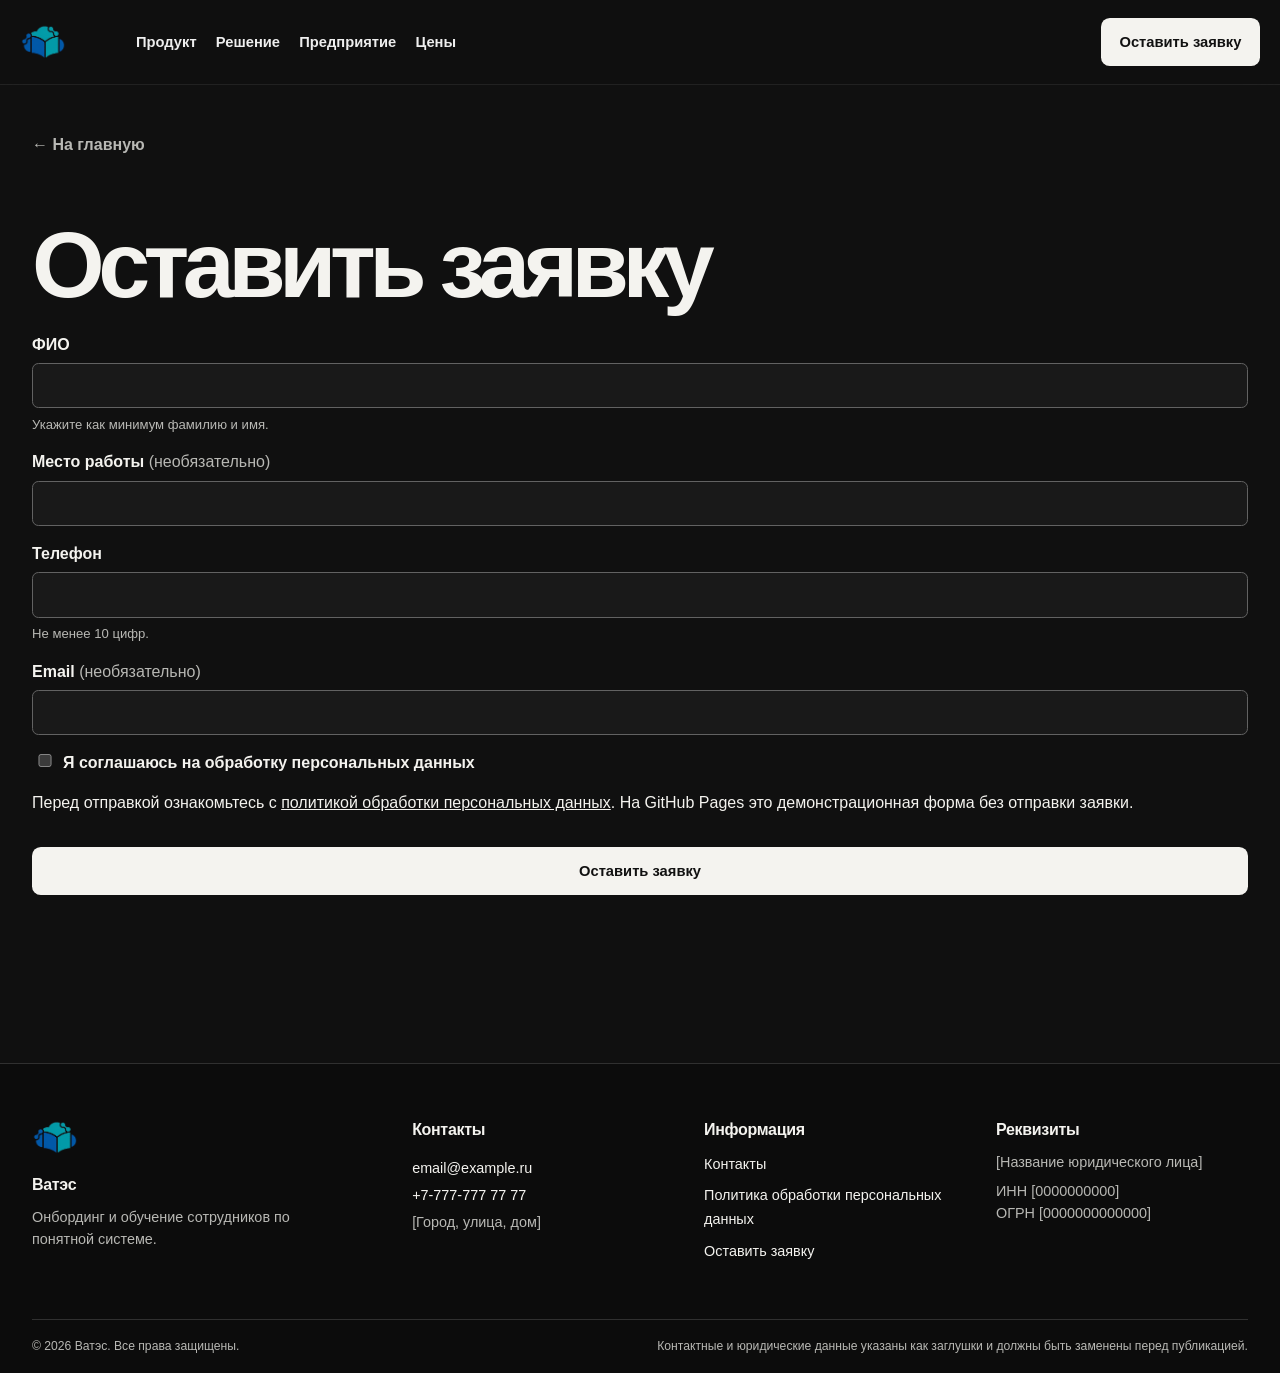
==== application/index.html @ ea92bd31 "Add files via upload" ====
<!doctype html>
<html lang="ru">
<head>
  <meta charset="UTF-8">
  <meta name="viewport" content="width=device-width, initial-scale=1.0">
  <meta name="description" content="Ватэс превращает знания компании в понятные маршруты обучения сотрудников.">
  <title>Оставить заявку — Ватэс</title>
  <link rel="icon" type="image/png" href="../assets/images/vates-logo-new.png">
  <link rel="apple-touch-icon" href="../assets/images/vates-logo-new.png">
  <link rel="stylesheet" href="../assets/css/style.css">
</head>
<body>
  <a class="skip-link" href="#main-content">Перейти к содержимому</a>
  <header class="site-header">
    <nav class="navigation" aria-label="Основная навигация">
      <a class="brand" href="../" aria-label="Ватэс, на главную"><img src="../assets/images/vates-logo-new.png" alt="Ватэс"></a>
      <button class="menu-toggle" type="button" aria-expanded="false" aria-controls="primary-menu">Меню</button>
      <ul id="primary-menu" class="navigation__list">
        <li class="navigation__item navigation__item--dropdown">
          <a href="../product/">Продукт</a>
          <div id="product-submenu" class="navigation__submenu navigation__submenu--product">
            <a href="../product/#ai-chat"><b>ИИ-чат</b><span>Ответы по учебным материалам</span></a>
            <a href="../product/#materials"><b>Материалы</b><span>Инструкции и знания команды</span></a>
            <a href="../product/#learning-paths"><b>Учебные пути</b><span>Порядок шагов для роли</span></a>
            <a href="../product/#tests"><b>Тесты</b><span>Проверка понимания</span></a>
            <a href="../product/#progress"><b>Прогресс</b><span>Результаты и статистика</span></a>
          </div>
        </li>
        <li class="navigation__item navigation__item--dropdown">
          <a href="../solution/">Решение</a>
          <div id="solution-submenu" class="navigation__submenu">
            <a href="../solution/#roles"><b>Роли</b><span>Для хозяина, управляющего, наставника и сотрудника</span></a>
            <a href="../solution/#onboarding"><b>Онбординг</b><span>Выход в работу по понятному маршруту</span></a>
            <a href="../solution/#retraining"><b>Переобучение</b><span>Единый стандарт при изменениях</span></a>
            <a href="../solution/#control"><b>Контроль</b><span>Видимая готовность команды</span></a>
          </div>
        </li>
        <li class="navigation__item"><a href="../enterprise/">Предприятие</a></li>
        <li class="navigation__item"><a href="../pricing/">Цены</a></li>
      </ul>
      <a class="button button--light" href="../application/">Оставить заявку</a>
    </nav>
  </header>
  <main id="main-content">
<section class="page">
  <a class="back-link" href="../">← На главную</a>
  <h1>Оставить заявку</h1>
  <form id="application-form" class="form" action="#" method="post" novalidate>
    <div class="form__field"><label for="full-name">ФИО</label><input id="full-name" name="full_name" type="text" autocomplete="name" minlength="3" maxlength="120" aria-describedby="full-name-hint" required><p id="full-name-hint" class="form__hint">Укажите как минимум фамилию и имя.</p></div>
    <div class="form__field"><label for="workplace">Место работы <span>(необязательно)</span></label><input id="workplace" name="workplace" type="text" autocomplete="organization" maxlength="255"></div>
    <div class="form__field"><label for="phone">Телефон</label><input id="phone" name="phone" type="tel" inputmode="tel" autocomplete="tel" maxlength="32" aria-describedby="phone-hint" required><p id="phone-hint" class="form__hint">Не менее 10 цифр.</p></div>
    <div class="form__field"><label for="email">Email <span>(необязательно)</span></label><input id="email" name="email" type="email" autocomplete="email" maxlength="254"></div>
    <div class="honeypot" aria-hidden="true"><label for="website">Не заполняйте это поле</label><input id="website" name="website" type="text" tabindex="-1" autocomplete="off"></div>
    <div class="form__field form__consent"><input id="consent" name="consent_personal_data" type="checkbox" value="1" required><label for="consent">Я соглашаюсь на обработку персональных данных</label></div>
    <p class="form__note">Перед отправкой ознакомьтесь с <a href="../privacy/">политикой обработки персональных данных</a>. На GitHub Pages это демонстрационная форма без отправки заявки.</p>
    <button class="button button--light" type="submit">Оставить заявку</button>
    <p class="form__status" role="status" aria-live="polite"></p>
  </form>
</section>
  </main>
  <footer class="site-footer">
    <div class="site-footer__inner">
      <section class="site-footer__identity" aria-labelledby="footer-brand-title">
        <a class="brand" href="../" aria-label="Ватэс, на главную"><img src="../assets/images/vates-logo-new.png" alt="Ватэс"></a>
        <h2 id="footer-brand-title">Ватэс</h2>
        <p>Онбординг и обучение сотрудников по понятной системе.</p>
      </section>
      <address class="site-footer__contacts">
        <h2>Контакты</h2>
        <a href="mailto:email@example.ru">email@example.ru</a>
        <a href="tel:+77777777777">+7-777-777 77 77</a>
        <p>[Город, улица, дом]</p>
      </address>
      <nav class="site-footer__navigation" aria-label="Служебная навигация">
        <h2>Информация</h2>
        <ul>
          <li><a href="../contacts/">Контакты</a></li>
          <li><a href="../privacy/">Политика обработки персональных данных</a></li>
          <li><a href="../application/">Оставить заявку</a></li>
        </ul>
      </nav>
      <section class="site-footer__legal" aria-labelledby="footer-legal-title">
        <h2 id="footer-legal-title">Реквизиты</h2>
        <p>[Название юридического лица]</p>
        <p>ИНН [0000000000]<br>ОГРН [0000000000000]</p>
      </section>
    </div>
    <div class="site-footer__bottom">
      <p>© 2026 Ватэс. Все права защищены.</p>
      <p>Контактные и юридические данные указаны как заглушки и должны быть заменены перед публикацией.</p>
    </div>
  </footer>
  <button class="back-to-top" type="button" aria-label="Вернуться наверх" hidden><span aria-hidden="true">↑</span></button>
  <script src="../assets/js/site.js" defer></script>
</body>
</html>
---- assets/css/style.css ----
:root {
  --bg:#101010;
  --surface:#181818;
  --surface-raised:#202020;
  --ink:#f4f3ef;
  --muted:#b8b8b4;
  --line:rgb(255 255 255 / 15%);
  --blue:#8da3ff;
  --blue-soft:#c9d2ff;
  --content:76rem;
  color-scheme:dark;
}

* { box-sizing:border-box; }
html { background:var(--bg); scroll-behavior:smooth; }
body { min-width:20rem; margin:0; overflow-x:hidden; color:var(--ink); background:var(--bg); font-family:Inter,Arial,sans-serif; font-size:1rem; line-height:1.5; }
a { color:inherit; }
h1,h2,h3,p { margin-top:0; }
h1,h2 { letter-spacing:-.07em; line-height:.94; }
h1 { max-width:15ch; margin-bottom:1.5rem; font-size:clamp(3rem,7.3vw,7.35rem); }
h2 { max-width:19ch; margin-bottom:0; font-size:clamp(2.35rem,5.2vw,5.35rem); }
h3 { letter-spacing:-.04em; line-height:1.06; }

.visually-hidden { position:absolute; width:1px; height:1px; overflow:hidden; clip:rect(0 0 0 0); clip-path:inset(50%); white-space:nowrap; }
.section { width:min(100% - 2.5rem,var(--content)); margin-inline:auto; padding-block:clamp(5.2rem,10vw,10.5rem); }
.eyebrow { margin-bottom:1.1rem; color:var(--blue-soft); font-family:"SFMono-Regular",Consolas,monospace; font-size:.75rem; font-weight:700; letter-spacing:.08em; line-height:1.2; text-transform:uppercase; }
.section-heading { display:grid; gap:0; max-width:53rem; }
.section-heading--wide { max-width:63rem; }
.section-copy { max-width:37rem; margin:1.6rem 0 0; color:var(--muted); }

.button { display:inline-flex; align-items:center; justify-content:center; gap:.8rem; min-height:3rem; padding:.7rem 1.1rem; border:1px solid transparent; border-radius:.55rem; font-size:.92rem; font-weight:750; text-decoration:none; transition:transform .2s ease,background-color .2s ease,border-color .2s ease; }
.button:hover { transform:translateY(-2px); }
.button--light { color:#111; background:#f4f3ef; }
.button--light:hover { background:#fff; }
.button--outline { color:var(--ink); border-color:var(--line); background:transparent; }
.button--outline:hover { border-color:var(--blue); background:rgb(141 163 255 / 12%); }
.button:focus-visible,a:focus-visible,button:focus-visible,input:focus-visible { outline:3px solid var(--blue); outline-offset:3px; }
.skip-link { position:fixed; z-index:50; top:-4rem; left:1rem; padding:.6rem 1rem; color:#111; background:#fff; }.skip-link:focus { top:1rem; }

.site-header { position:sticky; z-index:30; top:0; border-bottom:1px solid rgb(255 255 255 / 8%); background:rgb(16 16 16 / 86%); backdrop-filter:blur(18px); }
.navigation { display:flex; align-items:center; gap:1.15rem; width:min(100% - 2.5rem,88rem); min-height:5.25rem; margin-inline:auto; }
.brand { display:block; flex:0 0 auto; width:5.1rem; line-height:0; }.brand img { width:100%; height:auto; max-height:2.2rem; object-fit:contain; object-position:left center; }
.navigation__list { display:none; padding:0; margin:0; list-style:none; }
.navigation__item { position:relative; }
.navigation__list > .navigation__item > a { display:inline-block; padding:.5rem 0; color:#eee; font-size:.92rem; font-weight:680; text-decoration:none; }
.navigation__list > .navigation__item > a[aria-current="page"] { color:var(--blue-soft); }
.navigation > .button { margin-left:auto; }
.menu-toggle { margin-left:auto; padding:.3rem 0; border:0; color:var(--ink); background:transparent; font:inherit; font-weight:700; }
.navigation__submenu { display:none; }
.navigation__list.is-open { position:absolute; top:5.2rem; right:0; left:0; display:grid; gap:.3rem; padding:1rem max(1.25rem,calc((100vw - 88rem) / 2)); border-block:1px solid var(--line); background:#111; }
.navigation__list.is-open > .navigation__item { display:block; }
.navigation__list.is-open > .navigation__item > a { padding:.75rem 0; }
.navigation__list.is-open .navigation__submenu { display:grid; grid-template-columns:1fr; gap:.25rem; padding:.1rem 0 .75rem 1rem; }
.navigation__list.is-open .navigation__submenu a { display:grid; gap:.15rem; padding:.55rem .6rem; color:var(--ink); border-left:1px solid var(--line); font-size:.9rem; text-decoration:none; }
.navigation__list.is-open .navigation__submenu b { font-size:.9rem; }.navigation__list.is-open .navigation__submenu span { color:var(--muted); font-size:.8rem; }

.site-footer { border-top:1px solid var(--line); background:#0c0c0c; }.site-footer__inner,.site-footer__bottom { width:min(100% - 2.5rem,var(--content)); margin-inline:auto; }.site-footer__inner { display:grid; gap:2.5rem; padding-block:3.5rem; }.site-footer h2 { margin:0 0 .8rem; font-size:1rem; letter-spacing:-.02em; line-height:1.2; }.site-footer p { margin-bottom:.45rem; color:var(--muted); font-size:.9rem; }.site-footer__identity .brand { margin-bottom:1.25rem; }.site-footer__identity > p { max-width:17rem; margin-bottom:0; }.site-footer__contacts { display:grid; gap:.35rem; font-style:normal; }.site-footer__contacts a,.site-footer__navigation a { color:var(--ink); font-size:.9rem; text-decoration:none; }.site-footer__contacts a:hover,.site-footer__navigation a:hover { color:var(--blue-soft); }.site-footer__contacts p { margin:0; }.site-footer__navigation ul { display:grid; gap:.45rem; padding:0; margin:0; list-style:none; }.site-footer__legal p:last-child { margin-bottom:0; }.site-footer__bottom { display:flex; flex-direction:column; gap:.45rem; padding-block:1.1rem; border-top:1px solid var(--line); }.site-footer__bottom p { margin:0; font-size:.76rem; }

.hero { position:relative; display:grid; min-height:calc(100svh - 5.25rem); place-items:center; isolation:isolate; overflow:hidden; padding:6rem 1.25rem; text-align:center; }
.hero::before { position:absolute; z-index:-1; inset:0; background-image:linear-gradient(var(--line) 1px,transparent 1px),linear-gradient(90deg,var(--line) 1px,transparent 1px),radial-gradient(ellipse at 50% 48%,transparent 20%,var(--bg) 75%); background-size:4rem 4rem,4rem 4rem,100% 100%; content:""; mask-image:linear-gradient(to bottom,transparent,black 12%,black 88%,transparent); }
.hero__content { max-width:65rem; }.hero__content h1 { margin-inline:auto; }.hero__lede { max-width:39rem; margin:0 auto 2rem; color:var(--muted); font-size:clamp(1.06rem,1.8vw,1.28rem); }
.hero__orb { position:absolute; z-index:-1; border-radius:50%; filter:blur(7px); }.hero__orb--one { top:17%; left:-11rem; width:21rem; height:21rem; background:radial-gradient(circle at 65% 35%,rgb(150 167 255 / 52%),transparent 63%); }.hero__orb--two { right:-14rem; bottom:0; width:30rem; height:30rem; background:radial-gradient(circle at 35% 35%,rgb(116 134 255 / 33%),transparent 67%); }

.product-visual { padding-top:0; }
.product-showcase { position:relative; min-height:clamp(24rem,49vw,43rem); margin:3.5rem 0 0; padding:clamp(1rem,3vw,2.8rem) clamp(1rem,7vw,7rem) 4.5rem clamp(1rem,3vw,2.8rem); overflow:hidden; background:transparent; }
.product-showcase__desktop { overflow:hidden; background:#eff0ec; }.product-showcase__desktop img { display:block; width:100%; height:auto; }
.product-showcase__phone { position:absolute; z-index:2; right:clamp(.8rem,5vw,5rem); bottom:2.5rem; width:clamp(7rem,22vw,16rem); overflow:hidden; border-radius:.7rem; background:#eee; box-shadow:0 1.5rem 3.5rem rgb(0 0 0 / 52%); }.product-showcase__phone img { display:block; width:100%; height:auto; }
.product-showcase::after { position:absolute; z-index:3; right:0; bottom:0; left:0; height:62%; background:linear-gradient(to bottom,transparent 0%,rgb(16 16 16 / 52%) 44%,var(--bg) 94%); content:""; pointer-events:none; }

.learning-system,.metrics,.journey,.roles { border-top:1px solid var(--line); }
.learning-flow { display:grid; gap:1px; padding:0; margin:3.25rem 0 0; border:1px solid var(--line); list-style:none; background:var(--line); }.learning-flow li { min-height:15rem; padding:1.45rem; background:var(--bg); }.flow-number,.step-label,.role-number { display:block; margin-bottom:2.7rem; color:var(--blue); font-family:"SFMono-Regular",Consolas,monospace; font-size:.76rem; font-weight:800; letter-spacing:.1em; }.learning-flow h3 { margin-bottom:.75rem; font-size:clamp(1.55rem,2.5vw,2.4rem); }.learning-flow p { max-width:19rem; margin:0; color:var(--muted); }

.metrics__grid { display:grid; gap:1px; margin-top:3.25rem; border:1px solid var(--line); background:var(--line); }.metric { display:flex; min-height:13rem; flex-direction:column; justify-content:space-between; padding:1.25rem; background:var(--surface); }.metric-value { margin-bottom:.8rem; letter-spacing:-.06em; line-height:1; white-space:nowrap; }.metric-value span { color:#8b8b88; font-size:clamp(1.5rem,2.4vw,2.35rem); text-decoration:line-through; text-decoration-thickness:1px; }.metric-value strong,.metric b { color:var(--blue-soft); }.metric-value strong { font-size:clamp(2rem,3vw,3.15rem); }.metric > p:not(.metric-value) { max-width:13rem; margin-bottom:1rem; color:var(--muted); font-size:.95rem; }.metric b { font-size:.9rem; }

.journey__steps { display:grid; gap:1px; padding:0; margin:3.25rem 0 0; border:1px solid var(--line); list-style:none; background:var(--line); }.journey__steps li { min-height:17rem; padding:1.4rem; background:var(--surface); }.journey__steps .step-label { margin-bottom:4.2rem; }.journey__steps h3 { margin-bottom:.55rem; font-size:clamp(1.7rem,2.8vw,2.6rem); }.journey__steps p { max-width:21rem; margin:0; color:var(--muted); }

.roles__grid { display:grid; gap:1px; margin-top:3.25rem; border:1px solid var(--line); background:var(--line); }.roles article { min-height:16rem; padding:1.35rem; background:var(--bg); }.roles .role-number { margin-bottom:2.6rem; }.roles h3 { margin-bottom:.85rem; font-size:clamp(1.4rem,2vw,2.1rem); }.roles p:last-child { margin-bottom:0; color:var(--muted); }
.final-cta,.page-cta { display:grid; min-height:35rem; place-items:center; isolation:isolate; overflow:hidden; padding:4rem 1.25rem; border-top:1px solid var(--line); background:radial-gradient(circle at 75% 44%,rgb(138 158 255 / 20%),transparent 24rem),var(--bg); text-align:center; }.final-cta > div { max-width:56rem; }.final-cta h2,.page-cta h2 { margin:0 auto 2rem; }

.page { width:min(100% - 2.5rem,var(--content)); min-height:100vh; margin-inline:auto; padding:3rem 0 8rem; }.back-link { display:inline-block; margin-bottom:4rem; color:var(--muted); font-weight:650; text-decoration:none; }.back-link:hover { color:var(--blue-soft); }.page-hero { max-width:51rem; padding-bottom:5.2rem; }.page-hero > p:last-child { max-width:40rem; margin-bottom:0; color:var(--muted); font-size:clamp(1.05rem,1.7vw,1.25rem); }.screen-frame { position:relative; margin:3.5rem 0 0; overflow:hidden; border:1px solid rgb(255 255 255 / 21%); border-radius:.9rem; background:#eff0ec; box-shadow:0 2.2rem 7rem rgb(0 0 0 / 42%); }.screen-frame img { display:block; width:100%; height:auto; }.screen-frame figcaption { padding:.8rem 1rem; border-top:1px solid rgb(8 11 13 / 14%); color:#4d595b; font-size:.8rem; background:#f3f5f2; }.screen-frame--page { margin-top:0; margin-bottom:7.5rem; }.page-section { padding-block:5.25rem; border-top:1px solid var(--line); }.page-section--narrow { max-width:58rem; }.page-section > p:not(.eyebrow):not(.industry-request) { max-width:43rem; margin:1.5rem 0 0; color:var(--muted); }

.policy { max-width:58rem; }.policy h1 { max-width:14ch; }.policy__notice { max-width:48rem; padding:1rem 1.15rem; margin:0 0 3rem; border:1px solid rgb(141 163 255 / 36%); border-radius:.5rem; color:var(--blue-soft); background:rgb(141 163 255 / 10%); }.policy__section { padding-block:2.25rem; border-top:1px solid var(--line); }.policy__section h2 { max-width:none; margin-bottom:1rem; font-size:clamp(1.6rem,3vw,2.35rem); }.policy__section p,.policy__section li { max-width:48rem; color:var(--muted); }.policy__section p:last-child { margin-bottom:0; }.policy__section ul { display:grid; gap:.65rem; padding-left:1.2rem; margin:1rem 0 0; }.contacts-page address { display:grid; gap:.65rem; margin-top:2rem; font-style:normal; }.contacts-page address a { color:var(--blue-soft); font-weight:650; }.contacts-page address p { margin:0; color:var(--muted); }

.feature-grid,.industry-grid,.pricing-grid,.add-on-grid { display:grid; gap:1px; margin-top:3rem; border:1px solid var(--line); background:var(--line); }.feature-grid article,.industry-grid article,.pricing-grid article,.add-on-grid article { padding:1.35rem; background:var(--surface); }.feature-grid article { min-height:14rem; scroll-margin-top:6.5rem; }.feature-grid span,.industry-grid > article > span { color:var(--blue); font-family:"SFMono-Regular",Consolas,monospace; font-size:.75rem; font-weight:800; letter-spacing:.1em; }.feature-grid h3,.industry-grid h3,.add-on-grid h3 { margin:2.6rem 0 .7rem; font-size:1.65rem; }.feature-grid p,.industry-grid p,.add-on-grid p { margin-bottom:0; color:var(--muted); }
.industry-grid article { min-height:17rem; }.industry-request { margin:2.4rem 0 0 !important; color:var(--ink) !important; font-size:1.15rem; font-weight:650; line-height:1.28; }.solution-flow { max-width:58rem; }

.under-construction { display:grid; min-height:calc(100svh - 5.25rem); place-items:center; width:min(100% - 2.5rem,var(--content)); margin-inline:auto; text-align:center; }.under-construction > div { max-width:40rem; }.under-construction h1 { margin:0 auto; }

.page-hero--pricing { max-width:46rem; text-align:center; margin-inline:auto; }.page-hero--pricing h1 { margin-inline:auto; }.page-hero--pricing > p:last-child { margin-inline:auto; }.pricing-section { padding-top:0; border-top:0; }.pricing-grid--plans { gap:1rem; margin-top:0; border:0; background:transparent; }.pricing-plan { display:flex; min-height:31rem; flex-direction:column; padding:1.55rem !important; border:1px solid var(--line); border-radius:.9rem; background:var(--surface) !important; }.pricing-plan__name { margin-bottom:.35rem; font-size:1.4rem; font-weight:750; letter-spacing:-.04em; }.pricing-plan__limit { min-height:2.8rem; margin-bottom:2rem; color:var(--muted) !important; }.price { margin-bottom:2rem; color:var(--ink); font-size:clamp(2.45rem,4vw,3.9rem); font-weight:750; letter-spacing:-.08em; line-height:1; }.price small { color:var(--muted); font-size:.82rem; font-weight:650; letter-spacing:0; white-space:nowrap; }.pricing-plan .button { width:100%; margin-bottom:2rem; }.pricing-plan ul { display:grid; gap:.75rem; padding:1.35rem 0 0; margin:0; border-top:1px solid var(--line); list-style:none; }.pricing-plan li { display:flex; gap:.6rem; color:var(--muted); font-size:.94rem; }.pricing-plan li::before { color:var(--blue-soft); content:"✓"; }.pricing-plan--featured { color:#111; border-color:#eae8e1; background:#eeece5 !important; }.pricing-plan--featured .price { color:#111; }.pricing-plan--featured .pricing-plan__limit,.pricing-plan--featured .price small,.pricing-plan--featured li { color:#595856 !important; }.pricing-plan--featured .button--light { color:#f4f3ef; background:#111; }.pricing-plan--featured .button--light:hover { background:#2b2b2b; }.pricing-plan--featured ul { border-color:rgb(0 0 0 / 18%); }.pricing-plan--featured li::before { color:#111; }.add-on-grid article { min-height:10rem; }.add-on-grid h3 { margin-top:1rem; }

.back-to-top { position:fixed; z-index:25; right:1.25rem; bottom:1.25rem; display:grid; width:3rem; height:3rem; place-items:center; padding:0; border:1px solid rgb(255 255 255 / 28%); border-radius:50%; color:#111; background:#f4f3ef; box-shadow:0 .75rem 2.2rem rgb(0 0 0 / 28%); font-size:1.35rem; cursor:pointer; transition:transform .2s ease,background-color .2s ease; }.back-to-top:hover { transform:translateY(-3px); background:#fff; }.back-to-top[hidden] { display:none; }

.form { display:grid; gap:1rem; }.form__field { display:grid; gap:.4rem; }.form label { font-weight:650; }.form label span { color:var(--muted); font-weight:400; }.form input { width:100%; min-height:2.8rem; padding:.6rem .75rem; border:1px solid #626262; border-radius:.4rem; color:var(--ink); background:#191919; font:inherit; }.form input[type='checkbox'] { width:1.1rem; min-height:auto; accent-color:var(--blue); }.form__hint { margin:0; color:var(--muted); font-size:.82rem; }.form__consent { grid-template-columns:auto 1fr; align-items:start; }.form__status { min-height:1.5rem; margin:0; font-weight:650; }.form__status--error { color:#ffac98; }.form__status--success { color:#b8edbe; }.form__status--notice { color:var(--blue-soft); }.honeypot { position:absolute; width:1px; height:1px; overflow:hidden; clip:rect(0 0 0 0); }

.reveal { opacity:0; transform:translateY(1.2rem); transition:opacity .65s ease,transform .65s ease; }.reveal--visible { opacity:1; transform:none; }

@media (min-width:38rem) { .learning-flow,.metrics__grid,.journey__steps,.feature-grid,.industry-grid,.add-on-grid { grid-template-columns:repeat(2,1fr); } .journey__steps li:first-child { grid-column:span 2; } }
@media (min-width:52rem) {
  .menu-toggle { display:none; }
  .navigation__list { display:flex; align-items:center; gap:clamp(.8rem,1.5vw,1.75rem); margin-left:1rem; }
  .navigation__submenu { position:absolute; top:2.9rem; left:-1.15rem; grid-template-columns:repeat(2,minmax(11rem,1fr)); gap:.25rem; width:max-content; min-width:25rem; max-width:34rem; padding:.65rem; border:1px solid rgb(255 255 255 / 18%); border-radius:.8rem; opacity:0; background:#202020; box-shadow:0 1.4rem 3.5rem rgb(0 0 0 / 38%); pointer-events:none; transform:translateY(-.3rem); transition:opacity .16s ease,transform .16s ease; }
  .navigation__submenu--product { min-width:31rem; }
  .navigation__item--dropdown:hover .navigation__submenu,.navigation__item--dropdown:focus-within .navigation__submenu { display:grid; opacity:1; pointer-events:auto; transform:none; }
  .navigation__submenu a { display:grid; gap:.18rem; padding:.75rem; border-radius:.5rem; color:var(--ink); text-decoration:none; }.navigation__submenu a:hover,.navigation__submenu a:focus-visible { background:#2c2c2c; outline:none; }.navigation__submenu b { font-size:.92rem; }.navigation__submenu span { color:var(--muted); font-size:.8rem; line-height:1.28; }
  .learning-flow { grid-template-columns:repeat(3,1fr); }.metrics__grid,.roles__grid { grid-template-columns:repeat(4,1fr); }.journey__steps { grid-template-columns:repeat(3,1fr); }.journey__steps li:first-child { grid-column:auto; }.feature-grid { grid-template-columns:repeat(4,1fr); }.industry-grid { grid-template-columns:repeat(3,1fr); }.pricing-grid--plans,.add-on-grid { grid-template-columns:repeat(3,1fr); }.add-on-grid article:last-child { grid-column:span 3; }.product-showcase { padding-right:clamp(4rem,13vw,13rem); }.product-showcase__phone { bottom:2.8rem; }.site-footer__inner { grid-template-columns:1.35fr repeat(3,1fr); align-items:start; }.site-footer__bottom { flex-direction:row; justify-content:space-between; }.site-footer__bottom p:last-child { text-align:right; }
}
@media (prefers-reduced-motion:reduce) { html { scroll-behavior:auto; }.reveal { opacity:1; transform:none; transition:none; }.button,.back-to-top { transition:none; } }
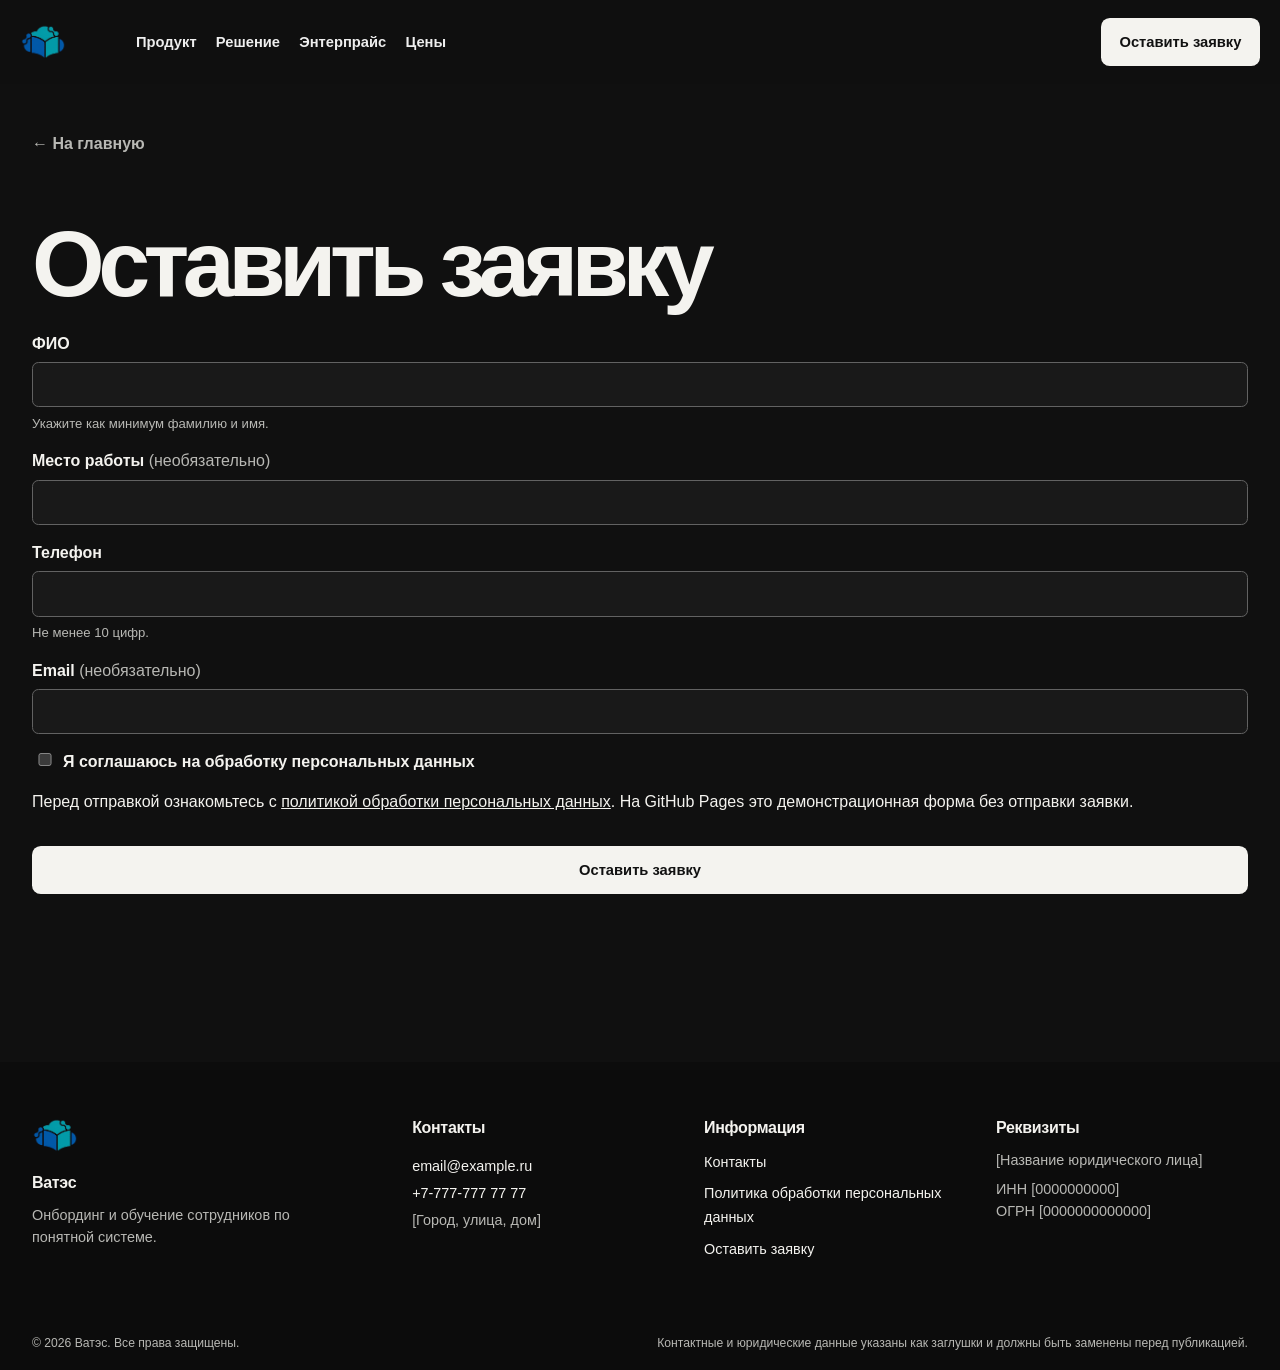
==== commit 8f83462f: "Add files via upload" ====
--- a/application/index.html
+++ b/application/index.html
@@ -35,7 +35,7 @@
             <a href="../solution/#control"><b>Контроль</b><span>Видимая готовность команды</span></a>
           </div>
         </li>
-        <li class="navigation__item"><a href="../enterprise/">Предприятие</a></li>
+        <li class="navigation__item"><a href="../enterprise/">Энтерпрайс</a></li>
         <li class="navigation__item"><a href="../pricing/">Цены</a></li>
       </ul>
       <a class="button button--light" href="../application/">Оставить заявку</a>
--- a/assets/css/style.css
+++ b/assets/css/style.css
@@ -16,6 +16,7 @@
 body { min-width:20rem; margin:0; overflow-x:hidden; color:var(--ink); background:var(--bg); font-family:Inter,Arial,sans-serif; font-size:1rem; line-height:1.5; }
 a { color:inherit; }
 h1,h2,h3,p { margin-top:0; }
+h1,h2,h3,p,li,a,span,b { overflow-wrap:break-word; }
 h1,h2 { letter-spacing:-.07em; line-height:.94; }
 h1 { max-width:15ch; margin-bottom:1.5rem; font-size:clamp(3rem,7.3vw,7.35rem); }
 h2 { max-width:19ch; margin-bottom:0; font-size:clamp(2.35rem,5.2vw,5.35rem); }
@@ -37,7 +38,7 @@
 .button:focus-visible,a:focus-visible,button:focus-visible,input:focus-visible { outline:3px solid var(--blue); outline-offset:3px; }
 .skip-link { position:fixed; z-index:50; top:-4rem; left:1rem; padding:.6rem 1rem; color:#111; background:#fff; }.skip-link:focus { top:1rem; }
 
-.site-header { position:sticky; z-index:30; top:0; border-bottom:1px solid rgb(255 255 255 / 8%); background:rgb(16 16 16 / 86%); backdrop-filter:blur(18px); }
+.site-header { position:sticky; z-index:30; top:0; background:rgb(16 16 16 / 86%); backdrop-filter:blur(18px); }
 .navigation { display:flex; align-items:center; gap:1.15rem; width:min(100% - 2.5rem,88rem); min-height:5.25rem; margin-inline:auto; }
 .brand { display:block; flex:0 0 auto; width:5.1rem; line-height:0; }.brand img { width:100%; height:auto; max-height:2.2rem; object-fit:contain; object-position:left center; }
 .navigation__list { display:none; padding:0; margin:0; list-style:none; }
@@ -47,14 +48,14 @@
 .navigation > .button { margin-left:auto; }
 .menu-toggle { margin-left:auto; padding:.3rem 0; border:0; color:var(--ink); background:transparent; font:inherit; font-weight:700; }
 .navigation__submenu { display:none; }
-.navigation__list.is-open { position:absolute; top:5.2rem; right:0; left:0; display:grid; gap:.3rem; padding:1rem max(1.25rem,calc((100vw - 88rem) / 2)); border-block:1px solid var(--line); background:#111; }
+.navigation__list.is-open { position:fixed; top:4.75rem; right:0; left:0; display:grid; max-height:calc(100svh - 4.75rem); gap:.3rem; padding:1rem max(1.25rem,calc((100vw - 88rem) / 2)) 1.5rem; overflow-y:auto; overscroll-behavior:contain; -webkit-overflow-scrolling:touch; background:#111; scrollbar-gutter:stable; }
 .navigation__list.is-open > .navigation__item { display:block; }
 .navigation__list.is-open > .navigation__item > a { padding:.75rem 0; }
 .navigation__list.is-open .navigation__submenu { display:grid; grid-template-columns:1fr; gap:.25rem; padding:.1rem 0 .75rem 1rem; }
 .navigation__list.is-open .navigation__submenu a { display:grid; gap:.15rem; padding:.55rem .6rem; color:var(--ink); border-left:1px solid var(--line); font-size:.9rem; text-decoration:none; }
 .navigation__list.is-open .navigation__submenu b { font-size:.9rem; }.navigation__list.is-open .navigation__submenu span { color:var(--muted); font-size:.8rem; }
 
-.site-footer { border-top:1px solid var(--line); background:#0c0c0c; }.site-footer__inner,.site-footer__bottom { width:min(100% - 2.5rem,var(--content)); margin-inline:auto; }.site-footer__inner { display:grid; gap:2.5rem; padding-block:3.5rem; }.site-footer h2 { margin:0 0 .8rem; font-size:1rem; letter-spacing:-.02em; line-height:1.2; }.site-footer p { margin-bottom:.45rem; color:var(--muted); font-size:.9rem; }.site-footer__identity .brand { margin-bottom:1.25rem; }.site-footer__identity > p { max-width:17rem; margin-bottom:0; }.site-footer__contacts { display:grid; gap:.35rem; font-style:normal; }.site-footer__contacts a,.site-footer__navigation a { color:var(--ink); font-size:.9rem; text-decoration:none; }.site-footer__contacts a:hover,.site-footer__navigation a:hover { color:var(--blue-soft); }.site-footer__contacts p { margin:0; }.site-footer__navigation ul { display:grid; gap:.45rem; padding:0; margin:0; list-style:none; }.site-footer__legal p:last-child { margin-bottom:0; }.site-footer__bottom { display:flex; flex-direction:column; gap:.45rem; padding-block:1.1rem; border-top:1px solid var(--line); }.site-footer__bottom p { margin:0; font-size:.76rem; }
+.site-footer { background:#0c0c0c; }.site-footer__inner,.site-footer__bottom { width:min(100% - 2.5rem,var(--content)); margin-inline:auto; }.site-footer__inner { display:grid; gap:2.5rem; padding-block:3.5rem; }.site-footer h2 { margin:0 0 .8rem; font-size:1rem; letter-spacing:-.02em; line-height:1.2; }.site-footer p { margin-bottom:.45rem; color:var(--muted); font-size:.9rem; }.site-footer__identity .brand { margin-bottom:1.25rem; }.site-footer__identity > p { max-width:17rem; margin-bottom:0; }.site-footer__contacts { display:grid; gap:.35rem; font-style:normal; }.site-footer__contacts a,.site-footer__navigation a { color:var(--ink); font-size:.9rem; text-decoration:none; }.site-footer__contacts a:hover,.site-footer__navigation a:hover { color:var(--blue-soft); }.site-footer__contacts p { margin:0; }.site-footer__navigation ul { display:grid; gap:.45rem; padding:0; margin:0; list-style:none; }.site-footer__legal p:last-child { margin-bottom:0; }.site-footer__bottom { display:flex; flex-direction:column; gap:.45rem; padding-block:1.1rem; }.site-footer__bottom p { margin:0; font-size:.76rem; }
 
 .hero { position:relative; display:grid; min-height:calc(100svh - 5.25rem); place-items:center; isolation:isolate; overflow:hidden; padding:6rem 1.25rem; text-align:center; }
 .hero::before { position:absolute; z-index:-1; inset:0; background-image:linear-gradient(var(--line) 1px,transparent 1px),linear-gradient(90deg,var(--line) 1px,transparent 1px),radial-gradient(ellipse at 50% 48%,transparent 20%,var(--bg) 75%); background-size:4rem 4rem,4rem 4rem,100% 100%; content:""; mask-image:linear-gradient(to bottom,transparent,black 12%,black 88%,transparent); }
@@ -67,7 +68,7 @@
 .product-showcase__phone { position:absolute; z-index:2; right:clamp(.8rem,5vw,5rem); bottom:2.5rem; width:clamp(7rem,22vw,16rem); overflow:hidden; border-radius:.7rem; background:#eee; box-shadow:0 1.5rem 3.5rem rgb(0 0 0 / 52%); }.product-showcase__phone img { display:block; width:100%; height:auto; }
 .product-showcase::after { position:absolute; z-index:3; right:0; bottom:0; left:0; height:62%; background:linear-gradient(to bottom,transparent 0%,rgb(16 16 16 / 52%) 44%,var(--bg) 94%); content:""; pointer-events:none; }
 
-.learning-system,.metrics,.journey,.roles { border-top:1px solid var(--line); }
+.learning-system,.metrics,.journey,.roles { border-top:0; }
 .learning-flow { display:grid; gap:1px; padding:0; margin:3.25rem 0 0; border:1px solid var(--line); list-style:none; background:var(--line); }.learning-flow li { min-height:15rem; padding:1.45rem; background:var(--bg); }.flow-number,.step-label,.role-number { display:block; margin-bottom:2.7rem; color:var(--blue); font-family:"SFMono-Regular",Consolas,monospace; font-size:.76rem; font-weight:800; letter-spacing:.1em; }.learning-flow h3 { margin-bottom:.75rem; font-size:clamp(1.55rem,2.5vw,2.4rem); }.learning-flow p { max-width:19rem; margin:0; color:var(--muted); }
 
 .metrics__grid { display:grid; gap:1px; margin-top:3.25rem; border:1px solid var(--line); background:var(--line); }.metric { display:flex; min-height:13rem; flex-direction:column; justify-content:space-between; padding:1.25rem; background:var(--surface); }.metric-value { margin-bottom:.8rem; letter-spacing:-.06em; line-height:1; white-space:nowrap; }.metric-value span { color:#8b8b88; font-size:clamp(1.5rem,2.4vw,2.35rem); text-decoration:line-through; text-decoration-thickness:1px; }.metric-value strong,.metric b { color:var(--blue-soft); }.metric-value strong { font-size:clamp(2rem,3vw,3.15rem); }.metric > p:not(.metric-value) { max-width:13rem; margin-bottom:1rem; color:var(--muted); font-size:.95rem; }.metric b { font-size:.9rem; }
@@ -75,16 +76,16 @@
 .journey__steps { display:grid; gap:1px; padding:0; margin:3.25rem 0 0; border:1px solid var(--line); list-style:none; background:var(--line); }.journey__steps li { min-height:17rem; padding:1.4rem; background:var(--surface); }.journey__steps .step-label { margin-bottom:4.2rem; }.journey__steps h3 { margin-bottom:.55rem; font-size:clamp(1.7rem,2.8vw,2.6rem); }.journey__steps p { max-width:21rem; margin:0; color:var(--muted); }
 
 .roles__grid { display:grid; gap:1px; margin-top:3.25rem; border:1px solid var(--line); background:var(--line); }.roles article { min-height:16rem; padding:1.35rem; background:var(--bg); }.roles .role-number { margin-bottom:2.6rem; }.roles h3 { margin-bottom:.85rem; font-size:clamp(1.4rem,2vw,2.1rem); }.roles p:last-child { margin-bottom:0; color:var(--muted); }
-.final-cta,.page-cta { display:grid; min-height:35rem; place-items:center; isolation:isolate; overflow:hidden; padding:4rem 1.25rem; border-top:1px solid var(--line); background:radial-gradient(circle at 75% 44%,rgb(138 158 255 / 20%),transparent 24rem),var(--bg); text-align:center; }.final-cta > div { max-width:56rem; }.final-cta h2,.page-cta h2 { margin:0 auto 2rem; }
+.final-cta,.page-cta { display:grid; min-height:35rem; place-items:center; isolation:isolate; overflow:hidden; padding:4rem 1.25rem; background:radial-gradient(circle at 75% 44%,rgb(138 158 255 / 20%),transparent 24rem),var(--bg); text-align:center; }.final-cta > div { max-width:56rem; }.final-cta h2,.page-cta h2 { margin:0 auto 2rem; }
 
-.page { width:min(100% - 2.5rem,var(--content)); min-height:100vh; margin-inline:auto; padding:3rem 0 8rem; }.back-link { display:inline-block; margin-bottom:4rem; color:var(--muted); font-weight:650; text-decoration:none; }.back-link:hover { color:var(--blue-soft); }.page-hero { max-width:51rem; padding-bottom:5.2rem; }.page-hero > p:last-child { max-width:40rem; margin-bottom:0; color:var(--muted); font-size:clamp(1.05rem,1.7vw,1.25rem); }.screen-frame { position:relative; margin:3.5rem 0 0; overflow:hidden; border:1px solid rgb(255 255 255 / 21%); border-radius:.9rem; background:#eff0ec; box-shadow:0 2.2rem 7rem rgb(0 0 0 / 42%); }.screen-frame img { display:block; width:100%; height:auto; }.screen-frame figcaption { padding:.8rem 1rem; border-top:1px solid rgb(8 11 13 / 14%); color:#4d595b; font-size:.8rem; background:#f3f5f2; }.screen-frame--page { margin-top:0; margin-bottom:7.5rem; }.page-section { padding-block:5.25rem; border-top:1px solid var(--line); }.page-section--narrow { max-width:58rem; }.page-section > p:not(.eyebrow):not(.industry-request) { max-width:43rem; margin:1.5rem 0 0; color:var(--muted); }
+.page { width:min(100% - 2.5rem,var(--content)); min-height:100vh; margin-inline:auto; padding:3rem 0 8rem; }.back-link { display:inline-block; margin-bottom:4rem; color:var(--muted); font-weight:650; text-decoration:none; }.back-link:hover { color:var(--blue-soft); }.page-hero { max-width:51rem; padding-bottom:5.2rem; }.page-hero > p:last-child { max-width:40rem; margin-bottom:0; color:var(--muted); font-size:clamp(1.05rem,1.7vw,1.25rem); }.screen-frame { position:relative; margin:3.5rem 0 0; overflow:hidden; border:1px solid rgb(255 255 255 / 21%); border-radius:.9rem; background:#eff0ec; box-shadow:0 2.2rem 7rem rgb(0 0 0 / 42%); }.screen-frame img { display:block; width:100%; height:auto; }.screen-frame figcaption { padding:.8rem 1rem; color:#4d595b; font-size:.8rem; background:#f3f5f2; }.screen-frame--page { margin-top:0; margin-bottom:7.5rem; }.page-section { padding-block:5.25rem; }.page-section--narrow { max-width:58rem; }.page-section > p:not(.eyebrow):not(.industry-request) { max-width:43rem; margin:1.5rem 0 0; color:var(--muted); }
 
-.policy { max-width:58rem; }.policy h1 { max-width:14ch; }.policy__notice { max-width:48rem; padding:1rem 1.15rem; margin:0 0 3rem; border:1px solid rgb(141 163 255 / 36%); border-radius:.5rem; color:var(--blue-soft); background:rgb(141 163 255 / 10%); }.policy__section { padding-block:2.25rem; border-top:1px solid var(--line); }.policy__section h2 { max-width:none; margin-bottom:1rem; font-size:clamp(1.6rem,3vw,2.35rem); }.policy__section p,.policy__section li { max-width:48rem; color:var(--muted); }.policy__section p:last-child { margin-bottom:0; }.policy__section ul { display:grid; gap:.65rem; padding-left:1.2rem; margin:1rem 0 0; }.contacts-page address { display:grid; gap:.65rem; margin-top:2rem; font-style:normal; }.contacts-page address a { color:var(--blue-soft); font-weight:650; }.contacts-page address p { margin:0; color:var(--muted); }
+.policy { max-width:58rem; }.policy h1 { max-width:14ch; }.policy__notice { max-width:48rem; padding:1rem 1.15rem; margin:0 0 3rem; border:1px solid rgb(141 163 255 / 36%); border-radius:.5rem; color:var(--blue-soft); background:rgb(141 163 255 / 10%); }.policy__section { padding-block:2.25rem; }.policy__section h2 { max-width:none; margin-bottom:1rem; font-size:clamp(1.6rem,3vw,2.35rem); }.policy__section p,.policy__section li { max-width:48rem; color:var(--muted); }.policy__section p:last-child { margin-bottom:0; }.policy__section ul { display:grid; gap:.65rem; padding-left:1.2rem; margin:1rem 0 0; }.contacts-page address { display:grid; gap:.65rem; margin-top:2rem; font-style:normal; }.contacts-page address a { color:var(--blue-soft); font-weight:650; }.contacts-page address p { margin:0; color:var(--muted); }
 
 .feature-grid,.industry-grid,.pricing-grid,.add-on-grid { display:grid; gap:1px; margin-top:3rem; border:1px solid var(--line); background:var(--line); }.feature-grid article,.industry-grid article,.pricing-grid article,.add-on-grid article { padding:1.35rem; background:var(--surface); }.feature-grid article { min-height:14rem; scroll-margin-top:6.5rem; }.feature-grid span,.industry-grid > article > span { color:var(--blue); font-family:"SFMono-Regular",Consolas,monospace; font-size:.75rem; font-weight:800; letter-spacing:.1em; }.feature-grid h3,.industry-grid h3,.add-on-grid h3 { margin:2.6rem 0 .7rem; font-size:1.65rem; }.feature-grid p,.industry-grid p,.add-on-grid p { margin-bottom:0; color:var(--muted); }
 .industry-grid article { min-height:17rem; }.industry-request { margin:2.4rem 0 0 !important; color:var(--ink) !important; font-size:1.15rem; font-weight:650; line-height:1.28; }.solution-flow { max-width:58rem; }
 
-.under-construction { display:grid; min-height:calc(100svh - 5.25rem); place-items:center; width:min(100% - 2.5rem,var(--content)); margin-inline:auto; text-align:center; }.under-construction > div { max-width:40rem; }.under-construction h1 { margin:0 auto; }
+.under-construction { display:grid; min-height:calc(100svh - 4.75rem); place-items:center; width:min(100% - 2.5rem,var(--content)); margin-inline:auto; text-align:center; }.under-construction > div { max-width:40rem; }.under-construction h1 { max-width:none; margin:0 auto; font-size:clamp(2.25rem,10vw,7.35rem); white-space:nowrap; }
 
 .page-hero--pricing { max-width:46rem; text-align:center; margin-inline:auto; }.page-hero--pricing h1 { margin-inline:auto; }.page-hero--pricing > p:last-child { margin-inline:auto; }.pricing-section { padding-top:0; border-top:0; }.pricing-grid--plans { gap:1rem; margin-top:0; border:0; background:transparent; }.pricing-plan { display:flex; min-height:31rem; flex-direction:column; padding:1.55rem !important; border:1px solid var(--line); border-radius:.9rem; background:var(--surface) !important; }.pricing-plan__name { margin-bottom:.35rem; font-size:1.4rem; font-weight:750; letter-spacing:-.04em; }.pricing-plan__limit { min-height:2.8rem; margin-bottom:2rem; color:var(--muted) !important; }.price { margin-bottom:2rem; color:var(--ink); font-size:clamp(2.45rem,4vw,3.9rem); font-weight:750; letter-spacing:-.08em; line-height:1; }.price small { color:var(--muted); font-size:.82rem; font-weight:650; letter-spacing:0; white-space:nowrap; }.pricing-plan .button { width:100%; margin-bottom:2rem; }.pricing-plan ul { display:grid; gap:.75rem; padding:1.35rem 0 0; margin:0; border-top:1px solid var(--line); list-style:none; }.pricing-plan li { display:flex; gap:.6rem; color:var(--muted); font-size:.94rem; }.pricing-plan li::before { color:var(--blue-soft); content:"✓"; }.pricing-plan--featured { color:#111; border-color:#eae8e1; background:#eeece5 !important; }.pricing-plan--featured .price { color:#111; }.pricing-plan--featured .pricing-plan__limit,.pricing-plan--featured .price small,.pricing-plan--featured li { color:#595856 !important; }.pricing-plan--featured .button--light { color:#f4f3ef; background:#111; }.pricing-plan--featured .button--light:hover { background:#2b2b2b; }.pricing-plan--featured ul { border-color:rgb(0 0 0 / 18%); }.pricing-plan--featured li::before { color:#111; }.add-on-grid article { min-height:10rem; }.add-on-grid h3 { margin-top:1rem; }
 
@@ -94,13 +95,15 @@
 
 .reveal { opacity:0; transform:translateY(1.2rem); transition:opacity .65s ease,transform .65s ease; }.reveal--visible { opacity:1; transform:none; }
 
+@media (max-width:51.999rem) { .navigation { min-height:4.75rem; gap:.75rem; }.brand { width:4.5rem; }.menu-toggle { font-size:.92rem; }.navigation > .button { min-height:2.6rem; padding:.55rem .7rem; font-size:.78rem; white-space:nowrap; } }
 @media (min-width:38rem) { .learning-flow,.metrics__grid,.journey__steps,.feature-grid,.industry-grid,.add-on-grid { grid-template-columns:repeat(2,1fr); } .journey__steps li:first-child { grid-column:span 2; } }
 @media (min-width:52rem) {
   .menu-toggle { display:none; }
   .navigation__list { display:flex; align-items:center; gap:clamp(.8rem,1.5vw,1.75rem); margin-left:1rem; }
-  .navigation__submenu { position:absolute; top:2.9rem; left:-1.15rem; grid-template-columns:repeat(2,minmax(11rem,1fr)); gap:.25rem; width:max-content; min-width:25rem; max-width:34rem; padding:.65rem; border:1px solid rgb(255 255 255 / 18%); border-radius:.8rem; opacity:0; background:#202020; box-shadow:0 1.4rem 3.5rem rgb(0 0 0 / 38%); pointer-events:none; transform:translateY(-.3rem); transition:opacity .16s ease,transform .16s ease; }
+  .navigation__item--dropdown::after { position:absolute; top:100%; left:-1.25rem; width:calc(100% + 2.5rem); height:.85rem; content:""; }
+  .navigation__submenu { position:absolute; z-index:1; top:calc(100% + .55rem); left:-1.15rem; display:grid; grid-template-columns:repeat(2,minmax(11rem,1fr)); gap:.25rem; width:max-content; min-width:25rem; max-width:34rem; padding:.65rem; border:1px solid rgb(255 255 255 / 18%); border-radius:.8rem; visibility:hidden; opacity:0; background:#202020; box-shadow:0 1.4rem 3.5rem rgb(0 0 0 / 38%); pointer-events:none; transform:translateY(-.3rem); transition:opacity .18s ease,transform .18s ease,visibility 0s linear .18s; }
   .navigation__submenu--product { min-width:31rem; }
-  .navigation__item--dropdown:hover .navigation__submenu,.navigation__item--dropdown:focus-within .navigation__submenu { display:grid; opacity:1; pointer-events:auto; transform:none; }
+  .navigation__item--dropdown:hover .navigation__submenu,.navigation__item--dropdown:focus-within .navigation__submenu { visibility:visible; opacity:1; pointer-events:auto; transform:none; transition-delay:0s; }
   .navigation__submenu a { display:grid; gap:.18rem; padding:.75rem; border-radius:.5rem; color:var(--ink); text-decoration:none; }.navigation__submenu a:hover,.navigation__submenu a:focus-visible { background:#2c2c2c; outline:none; }.navigation__submenu b { font-size:.92rem; }.navigation__submenu span { color:var(--muted); font-size:.8rem; line-height:1.28; }
   .learning-flow { grid-template-columns:repeat(3,1fr); }.metrics__grid,.roles__grid { grid-template-columns:repeat(4,1fr); }.journey__steps { grid-template-columns:repeat(3,1fr); }.journey__steps li:first-child { grid-column:auto; }.feature-grid { grid-template-columns:repeat(4,1fr); }.industry-grid { grid-template-columns:repeat(3,1fr); }.pricing-grid--plans,.add-on-grid { grid-template-columns:repeat(3,1fr); }.add-on-grid article:last-child { grid-column:span 3; }.product-showcase { padding-right:clamp(4rem,13vw,13rem); }.product-showcase__phone { bottom:2.8rem; }.site-footer__inner { grid-template-columns:1.35fr repeat(3,1fr); align-items:start; }.site-footer__bottom { flex-direction:row; justify-content:space-between; }.site-footer__bottom p:last-child { text-align:right; }
 }
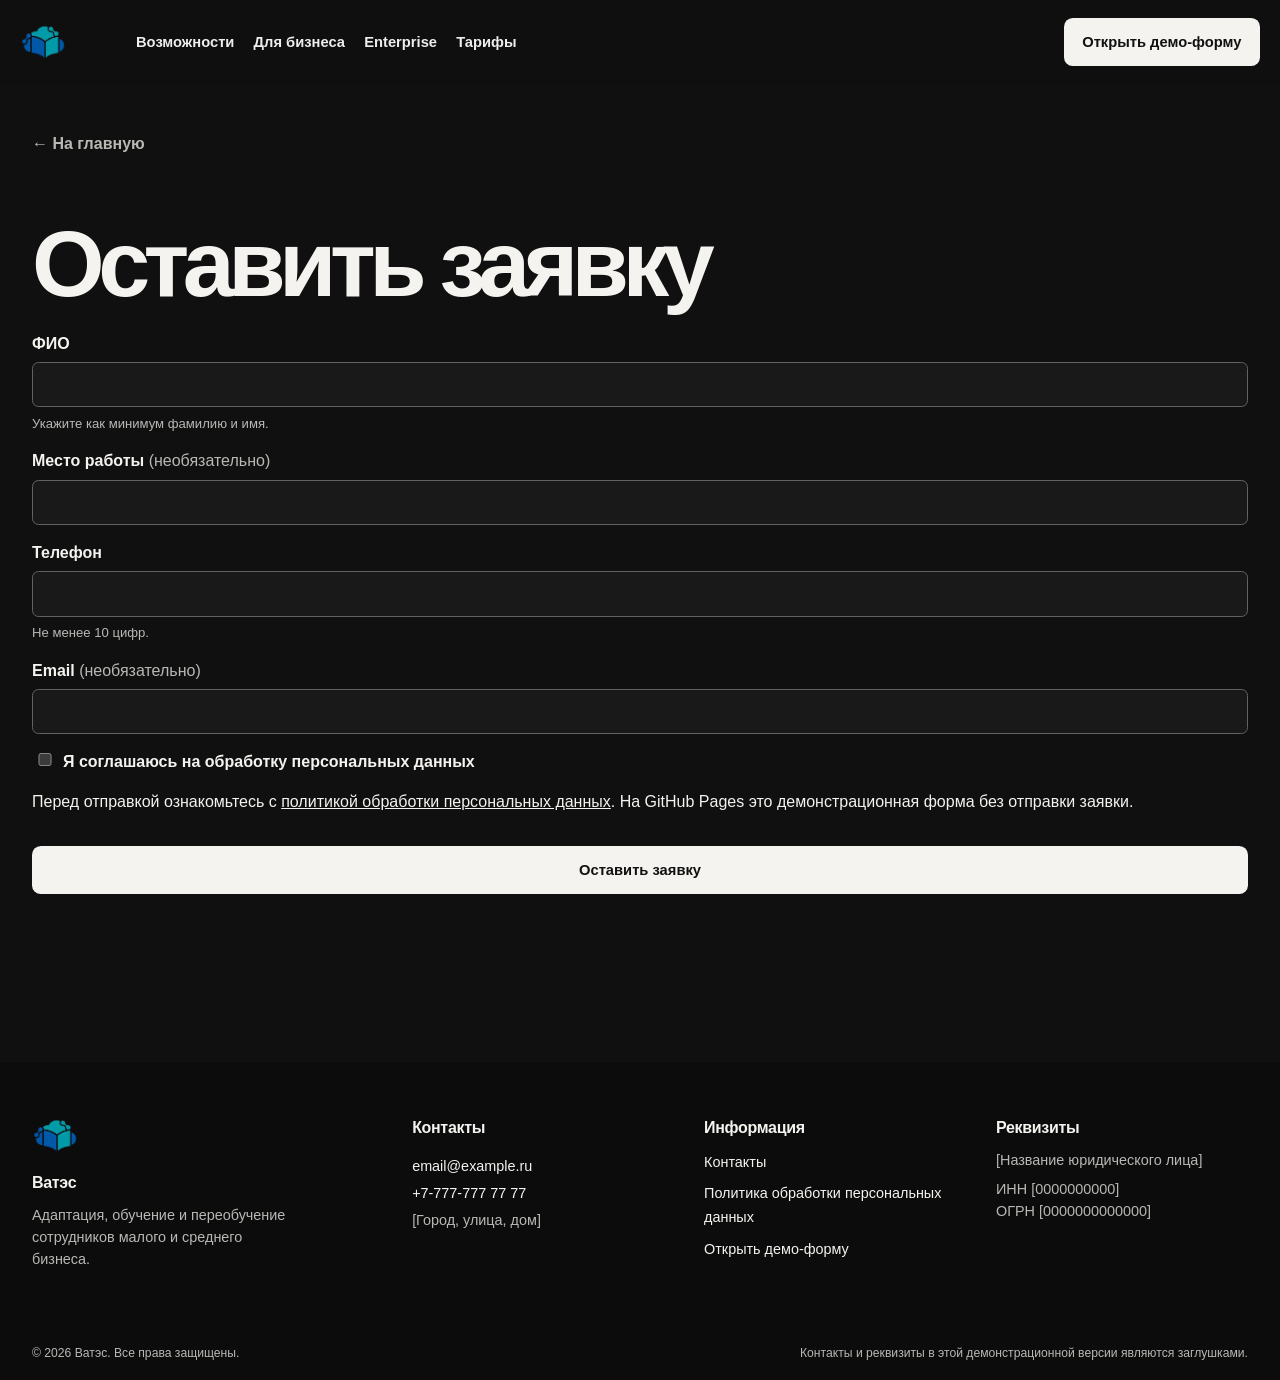
==== commit 45a63d81: "Add files via upload" ====
--- a/application/index.html
+++ b/application/index.html
@@ -1,96 +1,96 @@
-<!doctype html>
-<html lang="ru">
-<head>
-  <meta charset="UTF-8">
-  <meta name="viewport" content="width=device-width, initial-scale=1.0">
-  <meta name="description" content="Ватэс превращает знания компании в понятные маршруты обучения сотрудников.">
-  <title>Оставить заявку — Ватэс</title>
-  <link rel="icon" type="image/png" href="../assets/images/vates-logo-new.png">
-  <link rel="apple-touch-icon" href="../assets/images/vates-logo-new.png">
-  <link rel="stylesheet" href="../assets/css/style.css">
-</head>
-<body>
-  <a class="skip-link" href="#main-content">Перейти к содержимому</a>
-  <header class="site-header">
-    <nav class="navigation" aria-label="Основная навигация">
-      <a class="brand" href="../" aria-label="Ватэс, на главную"><img src="../assets/images/vates-logo-new.png" alt="Ватэс"></a>
-      <button class="menu-toggle" type="button" aria-expanded="false" aria-controls="primary-menu">Меню</button>
-      <ul id="primary-menu" class="navigation__list">
-        <li class="navigation__item navigation__item--dropdown">
-          <a href="../product/">Продукт</a>
-          <div id="product-submenu" class="navigation__submenu navigation__submenu--product">
-            <a href="../product/#ai-chat"><b>ИИ-чат</b><span>Ответы по учебным материалам</span></a>
-            <a href="../product/#materials"><b>Материалы</b><span>Инструкции и знания команды</span></a>
-            <a href="../product/#learning-paths"><b>Учебные пути</b><span>Порядок шагов для роли</span></a>
-            <a href="../product/#tests"><b>Тесты</b><span>Проверка понимания</span></a>
-            <a href="../product/#progress"><b>Прогресс</b><span>Результаты и статистика</span></a>
-          </div>
-        </li>
-        <li class="navigation__item navigation__item--dropdown">
-          <a href="../solution/">Решение</a>
-          <div id="solution-submenu" class="navigation__submenu">
-            <a href="../solution/#roles"><b>Роли</b><span>Для хозяина, управляющего, наставника и сотрудника</span></a>
-            <a href="../solution/#onboarding"><b>Онбординг</b><span>Выход в работу по понятному маршруту</span></a>
-            <a href="../solution/#retraining"><b>Переобучение</b><span>Единый стандарт при изменениях</span></a>
-            <a href="../solution/#control"><b>Контроль</b><span>Видимая готовность команды</span></a>
-          </div>
-        </li>
-        <li class="navigation__item"><a href="../enterprise/">Энтерпрайс</a></li>
-        <li class="navigation__item"><a href="../pricing/">Цены</a></li>
-      </ul>
-      <a class="button button--light" href="../application/">Оставить заявку</a>
-    </nav>
-  </header>
-  <main id="main-content">
-<section class="page">
-  <a class="back-link" href="../">← На главную</a>
-  <h1>Оставить заявку</h1>
+<!doctype html>
+<html lang="ru">
+<head>
+  <meta charset="UTF-8">
+  <meta name="viewport" content="width=device-width, initial-scale=1.0">
+  <meta name="description" content="Демонстрационная форма заявки Ватэс. Заявка не отправляется.">
+  <title>Демонстрационная форма заявки — Ватэс</title>
+  <link rel="icon" type="image/png" href="../assets/images/vates-logo-new.png">
+  <link rel="apple-touch-icon" href="../assets/images/vates-logo-new.png">
+  <link rel="stylesheet" href="../assets/css/style.css">
+</head>
+<body>
+  <a class="skip-link" href="#main-content">Перейти к содержимому</a>
+  <header class="site-header">
+    <nav class="navigation" aria-label="Основная навигация">
+      <a class="brand" href="../" aria-label="Ватэс, на главную"><img src="../assets/images/vates-logo-new.png" alt="Ватэс"></a>
+      <button class="menu-toggle" type="button" aria-expanded="false" aria-controls="primary-menu">Меню</button>
+      <ul id="primary-menu" class="navigation__list">
+        <li class="navigation__item navigation__item--dropdown">
+          <a href="../product/">Возможности</a>
+          <div id="product-submenu" class="navigation__submenu navigation__submenu--product">
+            <a href="../product/#ai-chat"><b>ИИ-чат</b><span>Вопросы по учебным материалам</span></a>
+            <a href="../product/#materials"><b>Материалы</b><span>Инструкции и знания вашей команды</span></a>
+            <a href="../product/#learning-paths"><b>Учебные маршруты</b><span>Пошаговое обучение для каждой роли</span></a>
+            <a href="../product/#tests"><b>Тесты</b><span>Проверка понимания материалов</span></a>
+            <a href="../product/#progress"><b>Прогресс и статистика</b><span>Статус и результаты обучения</span></a>
+          </div>
+        </li>
+        <li class="navigation__item navigation__item--dropdown">
+          <a href="../solution/">Для бизнеса</a>
+          <div id="solution-submenu" class="navigation__submenu">
+            <a href="../solution/#roles"><b>Роли</b><span>Для владельца, руководителя, наставника и сотрудника</span></a>
+            <a href="../solution/#onboarding"><b>Адаптация новичков</b><span>От первых материалов к самостоятельной работе</span></a>
+            <a href="../solution/#retraining"><b>Переобучение</b><span>Обучение новым правилам и процессам</span></a>
+            <a href="../solution/#control"><b>Контроль обучения</b><span>Прогресс и пробелы команды</span></a>
+          </div>
+        </li>
+        <li class="navigation__item"><a href="../enterprise/">Enterprise</a></li>
+        <li class="navigation__item"><a href="../pricing/">Тарифы</a></li>
+      </ul>
+      <a class="button button--light" href="../application/">Открыть демо-форму</a>
+    </nav>
+  </header>
+  <main id="main-content">
+<section class="page">
+  <a class="back-link" href="../">← На главную</a>
+  <h1>Оставить заявку</h1>
   <form id="application-form" class="form" action="#" method="post" novalidate>
-    <div class="form__field"><label for="full-name">ФИО</label><input id="full-name" name="full_name" type="text" autocomplete="name" minlength="3" maxlength="120" aria-describedby="full-name-hint" required><p id="full-name-hint" class="form__hint">Укажите как минимум фамилию и имя.</p></div>
-    <div class="form__field"><label for="workplace">Место работы <span>(необязательно)</span></label><input id="workplace" name="workplace" type="text" autocomplete="organization" maxlength="255"></div>
-    <div class="form__field"><label for="phone">Телефон</label><input id="phone" name="phone" type="tel" inputmode="tel" autocomplete="tel" maxlength="32" aria-describedby="phone-hint" required><p id="phone-hint" class="form__hint">Не менее 10 цифр.</p></div>
-    <div class="form__field"><label for="email">Email <span>(необязательно)</span></label><input id="email" name="email" type="email" autocomplete="email" maxlength="254"></div>
-    <div class="honeypot" aria-hidden="true"><label for="website">Не заполняйте это поле</label><input id="website" name="website" type="text" tabindex="-1" autocomplete="off"></div>
-    <div class="form__field form__consent"><input id="consent" name="consent_personal_data" type="checkbox" value="1" required><label for="consent">Я соглашаюсь на обработку персональных данных</label></div>
+    <div class="form__field"><label for="full-name">ФИО</label><input id="full-name" name="full_name" type="text" autocomplete="name" minlength="3" maxlength="120" aria-describedby="full-name-hint" required><p id="full-name-hint" class="form__hint">Укажите как минимум фамилию и имя.</p></div>
+    <div class="form__field"><label for="workplace">Место работы <span>(необязательно)</span></label><input id="workplace" name="workplace" type="text" autocomplete="organization" maxlength="255"></div>
+    <div class="form__field"><label for="phone">Телефон</label><input id="phone" name="phone" type="tel" inputmode="tel" autocomplete="tel" maxlength="32" aria-describedby="phone-hint" required><p id="phone-hint" class="form__hint">Не менее 10 цифр.</p></div>
+    <div class="form__field"><label for="email">Email <span>(необязательно)</span></label><input id="email" name="email" type="email" autocomplete="email" maxlength="254"></div>
+    <div class="honeypot" aria-hidden="true"><label for="website">Не заполняйте это поле</label><input id="website" name="website" type="text" tabindex="-1" autocomplete="off"></div>
+    <div class="form__field form__consent"><input id="consent" name="consent_personal_data" type="checkbox" value="1" required><label for="consent">Я соглашаюсь на обработку персональных данных</label></div>
     <p class="form__note">Перед отправкой ознакомьтесь с <a href="../privacy/">политикой обработки персональных данных</a>. На GitHub Pages это демонстрационная форма без отправки заявки.</p>
-    <button class="button button--light" type="submit">Оставить заявку</button>
-    <p class="form__status" role="status" aria-live="polite"></p>
-  </form>
-</section>
-  </main>
-  <footer class="site-footer">
-    <div class="site-footer__inner">
-      <section class="site-footer__identity" aria-labelledby="footer-brand-title">
-        <a class="brand" href="../" aria-label="Ватэс, на главную"><img src="../assets/images/vates-logo-new.png" alt="Ватэс"></a>
-        <h2 id="footer-brand-title">Ватэс</h2>
-        <p>Онбординг и обучение сотрудников по понятной системе.</p>
-      </section>
-      <address class="site-footer__contacts">
-        <h2>Контакты</h2>
-        <a href="mailto:email@example.ru">email@example.ru</a>
-        <a href="tel:+77777777777">+7-777-777 77 77</a>
-        <p>[Город, улица, дом]</p>
-      </address>
-      <nav class="site-footer__navigation" aria-label="Служебная навигация">
-        <h2>Информация</h2>
-        <ul>
-          <li><a href="../contacts/">Контакты</a></li>
-          <li><a href="../privacy/">Политика обработки персональных данных</a></li>
-          <li><a href="../application/">Оставить заявку</a></li>
-        </ul>
-      </nav>
-      <section class="site-footer__legal" aria-labelledby="footer-legal-title">
-        <h2 id="footer-legal-title">Реквизиты</h2>
-        <p>[Название юридического лица]</p>
-        <p>ИНН [0000000000]<br>ОГРН [0000000000000]</p>
-      </section>
-    </div>
-    <div class="site-footer__bottom">
-      <p>© 2026 Ватэс. Все права защищены.</p>
-      <p>Контактные и юридические данные указаны как заглушки и должны быть заменены перед публикацией.</p>
-    </div>
-  </footer>
-  <button class="back-to-top" type="button" aria-label="Вернуться наверх" hidden><span aria-hidden="true">↑</span></button>
-  <script src="../assets/js/site.js" defer></script>
-</body>
-</html>
+    <button class="button button--light" type="submit">Оставить заявку</button>
+    <p class="form__status" role="status" aria-live="polite"></p>
+  </form>
+</section>
+  </main>
+  <footer class="site-footer">
+    <div class="site-footer__inner">
+      <section class="site-footer__identity" aria-labelledby="footer-brand-title">
+        <a class="brand" href="../" aria-label="Ватэс, на главную"><img src="../assets/images/vates-logo-new.png" alt="Ватэс"></a>
+        <h2 id="footer-brand-title">Ватэс</h2>
+        <p>Адаптация, обучение и переобучение сотрудников малого и среднего бизнеса.</p>
+      </section>
+      <address class="site-footer__contacts">
+        <h2>Контакты</h2>
+        <a href="mailto:email@example.ru">email@example.ru</a>
+        <a href="tel:+77777777777">+7-777-777 77 77</a>
+        <p>[Город, улица, дом]</p>
+      </address>
+      <nav class="site-footer__navigation" aria-label="Служебная навигация">
+        <h2>Информация</h2>
+        <ul>
+          <li><a href="../contacts/">Контакты</a></li>
+          <li><a href="../privacy/">Политика обработки персональных данных</a></li>
+          <li><a href="../application/">Открыть демо-форму</a></li>
+        </ul>
+      </nav>
+      <section class="site-footer__legal" aria-labelledby="footer-legal-title">
+        <h2 id="footer-legal-title">Реквизиты</h2>
+        <p>[Название юридического лица]</p>
+        <p>ИНН [0000000000]<br>ОГРН [0000000000000]</p>
+      </section>
+    </div>
+    <div class="site-footer__bottom">
+      <p>© 2026 Ватэс. Все права защищены.</p>
+      <p>Контакты и реквизиты в этой демонстрационной версии являются заглушками.</p>
+    </div>
+  </footer>
+  <button class="back-to-top" type="button" aria-label="Вернуться наверх" hidden><span aria-hidden="true">↑</span></button>
+  <script src="../assets/js/site.js" defer></script>
+</body>
+</html>
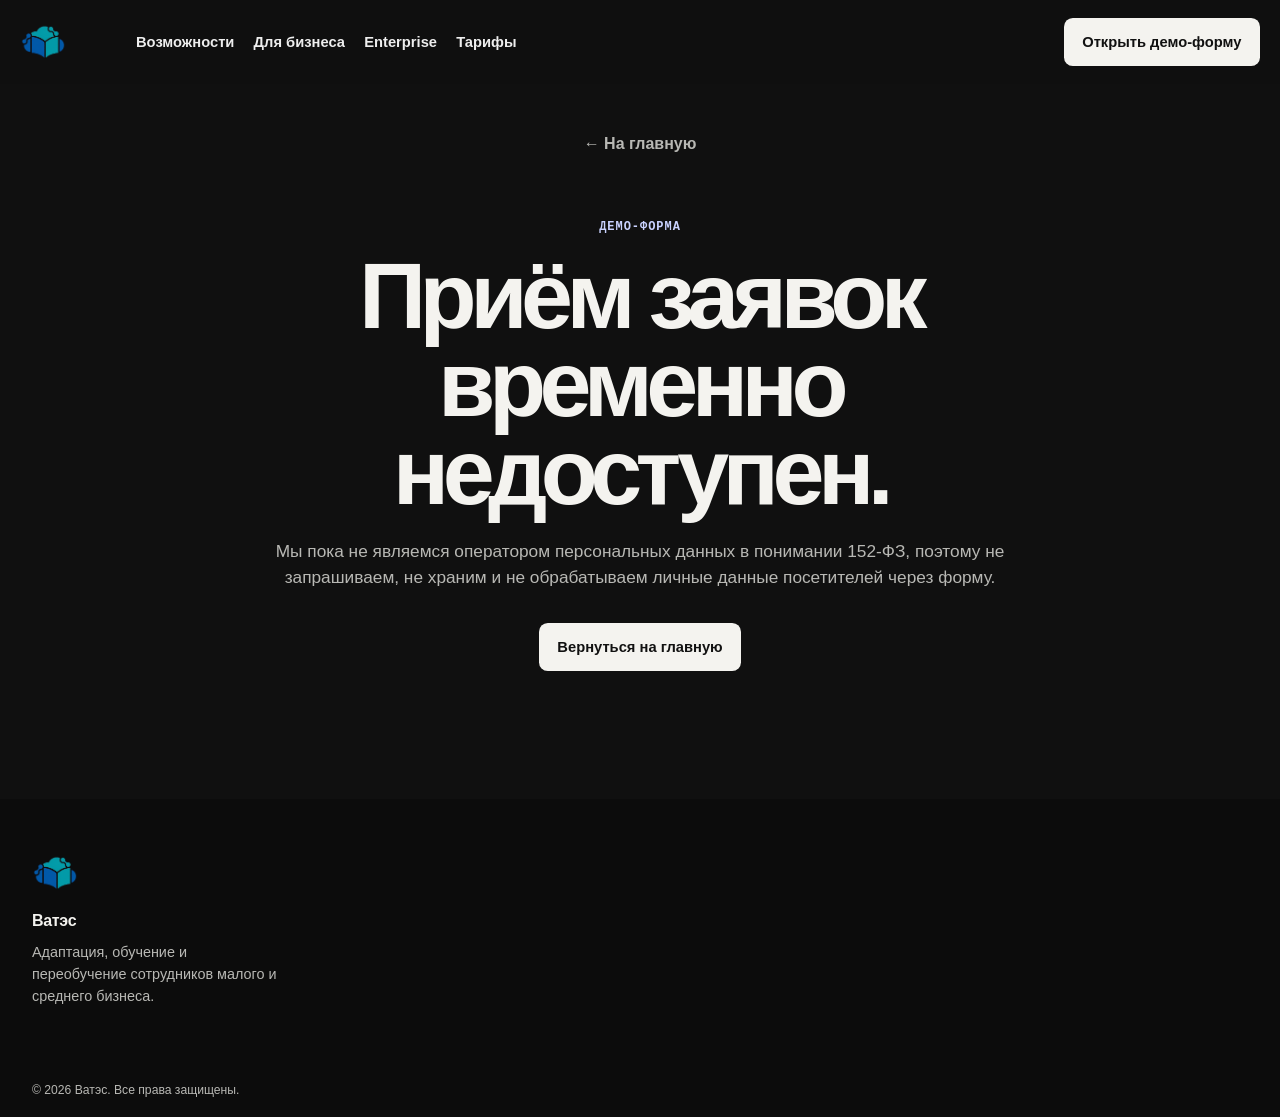
==== commit e07f2e68: "Add files via upload" ====
--- a/application/index.html
+++ b/application/index.html
@@ -3,8 +3,9 @@
 <head>
   <meta charset="UTF-8">
   <meta name="viewport" content="width=device-width, initial-scale=1.0">
-  <meta name="description" content="Демонстрационная форма заявки Ватэс. Заявка не отправляется.">
-  <title>Демонстрационная форма заявки — Ватэс</title>
+  <meta name="description" content="Демо-форма Ватэс временно недоступна.">
+  <meta name="robots" content="noindex, nofollow">
+  <title>Демо-форма временно недоступна – Ватэс</title>
   <link rel="icon" type="image/png" href="../assets/images/vates-logo-new.png">
   <link rel="apple-touch-icon" href="../assets/images/vates-logo-new.png">
   <link rel="stylesheet" href="../assets/css/style.css">
@@ -38,24 +39,18 @@
         <li class="navigation__item"><a href="../enterprise/">Enterprise</a></li>
         <li class="navigation__item"><a href="../pricing/">Тарифы</a></li>
       </ul>
-      <a class="button button--light" href="../application/">Открыть демо-форму</a>
+      <a class="button button--light" href="../application/" data-demo-notice>Открыть демо-форму</a>
     </nav>
   </header>
   <main id="main-content">
-<section class="page">
+<section class="page application-unavailable">
   <a class="back-link" href="../">← На главную</a>
-  <h1>Оставить заявку</h1>
-  <form id="application-form" class="form" action="#" method="post" novalidate>
-    <div class="form__field"><label for="full-name">ФИО</label><input id="full-name" name="full_name" type="text" autocomplete="name" minlength="3" maxlength="120" aria-describedby="full-name-hint" required><p id="full-name-hint" class="form__hint">Укажите как минимум фамилию и имя.</p></div>
-    <div class="form__field"><label for="workplace">Место работы <span>(необязательно)</span></label><input id="workplace" name="workplace" type="text" autocomplete="organization" maxlength="255"></div>
-    <div class="form__field"><label for="phone">Телефон</label><input id="phone" name="phone" type="tel" inputmode="tel" autocomplete="tel" maxlength="32" aria-describedby="phone-hint" required><p id="phone-hint" class="form__hint">Не менее 10 цифр.</p></div>
-    <div class="form__field"><label for="email">Email <span>(необязательно)</span></label><input id="email" name="email" type="email" autocomplete="email" maxlength="254"></div>
-    <div class="honeypot" aria-hidden="true"><label for="website">Не заполняйте это поле</label><input id="website" name="website" type="text" tabindex="-1" autocomplete="off"></div>
-    <div class="form__field form__consent"><input id="consent" name="consent_personal_data" type="checkbox" value="1" required><label for="consent">Я соглашаюсь на обработку персональных данных</label></div>
-    <p class="form__note">Перед отправкой ознакомьтесь с <a href="../privacy/">политикой обработки персональных данных</a>. На GitHub Pages это демонстрационная форма без отправки заявки.</p>
-    <button class="button button--light" type="submit">Оставить заявку</button>
-    <p class="form__status" role="status" aria-live="polite"></p>
-  </form>
+  <div>
+    <p class="eyebrow">Демо-форма</p>
+    <h1>Приём заявок временно недоступен.</h1>
+    <p>Мы пока не являемся оператором персональных данных в понимании 152-ФЗ, поэтому не запрашиваем, не храним и не обрабатываем личные данные посетителей через форму.</p>
+    <a class="button button--light" href="../">Вернуться на главную</a>
+  </div>
 </section>
   </main>
   <footer class="site-footer">
@@ -65,31 +60,20 @@
         <h2 id="footer-brand-title">Ватэс</h2>
         <p>Адаптация, обучение и переобучение сотрудников малого и среднего бизнеса.</p>
       </section>
-      <address class="site-footer__contacts">
-        <h2>Контакты</h2>
-        <a href="mailto:email@example.ru">email@example.ru</a>
-        <a href="tel:+77777777777">+7-777-777 77 77</a>
-        <p>[Город, улица, дом]</p>
-      </address>
-      <nav class="site-footer__navigation" aria-label="Служебная навигация">
-        <h2>Информация</h2>
-        <ul>
-          <li><a href="../contacts/">Контакты</a></li>
-          <li><a href="../privacy/">Политика обработки персональных данных</a></li>
-          <li><a href="../application/">Открыть демо-форму</a></li>
-        </ul>
-      </nav>
-      <section class="site-footer__legal" aria-labelledby="footer-legal-title">
-        <h2 id="footer-legal-title">Реквизиты</h2>
-        <p>[Название юридического лица]</p>
-        <p>ИНН [0000000000]<br>ОГРН [0000000000000]</p>
-      </section>
     </div>
     <div class="site-footer__bottom">
       <p>© 2026 Ватэс. Все права защищены.</p>
-      <p>Контакты и реквизиты в этой демонстрационной версии являются заглушками.</p>
     </div>
   </footer>
+  <div class="demo-notice" id="demo-notice" role="dialog" aria-modal="true" aria-labelledby="demo-notice-title" aria-describedby="demo-notice-message" hidden>
+    <div class="demo-notice__panel">
+      <button class="demo-notice__close" type="button" aria-label="Закрыть уведомление" data-demo-notice-close><span aria-hidden="true">×</span></button>
+      <p class="eyebrow">Демо-форма</p>
+      <h2 id="demo-notice-title">Упс... Кажется, вы хотели оставить заявку, но мы пока не можем её принять.</h2>
+      <p id="demo-notice-message">Дело в том, что мы пока не являемся оператором персональных данных в понимании 152-ФЗ, а значит, юридически не имеем права запрашивать, хранить и обрабатывать ваши ФИО, телефон и прочие личные данные через эту форму. Так что форма временно отдыхает – не потому что мы не хотим вашу заявку, а потому что делаем всё по закону.</p>
+      <button class="button button--light" type="button" data-demo-notice-close>Понятно</button>
+    </div>
+  </div>
   <button class="back-to-top" type="button" aria-label="Вернуться наверх" hidden><span aria-hidden="true">↑</span></button>
   <script src="../assets/js/site.js" defer></script>
 </body>
--- a/assets/css/style.css
+++ b/assets/css/style.css
@@ -14,9 +14,12 @@
 * { box-sizing:border-box; }
 html { background:var(--bg); scroll-behavior:smooth; }
 body { min-width:20rem; margin:0; overflow-x:hidden; color:var(--ink); background:var(--bg); font-family:Inter,Arial,sans-serif; font-size:1rem; line-height:1.5; }
+body.has-demo-notice { overflow:hidden; }
 a { color:inherit; }
 h1,h2,h3,p { margin-top:0; }
 h1,h2,h3,p,li,a,span,b { overflow-wrap:break-word; }
+h1,h2,h3,.button,.pricing-plan__tagline { text-wrap:balance; }
+p,li,figcaption,label { text-wrap:pretty; }
 h1,h2 { letter-spacing:-.07em; line-height:.94; }
 h1 { max-width:15ch; margin-bottom:1.5rem; font-size:clamp(3rem,7.3vw,7.35rem); }
 h2 { max-width:19ch; margin-bottom:0; font-size:clamp(2.35rem,5.2vw,5.35rem); }
@@ -55,7 +58,7 @@
 .navigation__list.is-open .navigation__submenu a { display:grid; gap:.15rem; padding:.55rem .6rem; color:var(--ink); border-left:1px solid var(--line); font-size:.9rem; text-decoration:none; }
 .navigation__list.is-open .navigation__submenu b { font-size:.9rem; }.navigation__list.is-open .navigation__submenu span { color:var(--muted); font-size:.8rem; }
 
-.site-footer { background:#0c0c0c; }.site-footer__inner,.site-footer__bottom { width:min(100% - 2.5rem,var(--content)); margin-inline:auto; }.site-footer__inner { display:grid; gap:2.5rem; padding-block:3.5rem; }.site-footer h2 { margin:0 0 .8rem; font-size:1rem; letter-spacing:-.02em; line-height:1.2; }.site-footer p { margin-bottom:.45rem; color:var(--muted); font-size:.9rem; }.site-footer__identity .brand { margin-bottom:1.25rem; }.site-footer__identity > p { max-width:17rem; margin-bottom:0; }.site-footer__contacts { display:grid; gap:.35rem; font-style:normal; }.site-footer__contacts a,.site-footer__navigation a { color:var(--ink); font-size:.9rem; text-decoration:none; }.site-footer__contacts a:hover,.site-footer__navigation a:hover { color:var(--blue-soft); }.site-footer__contacts p { margin:0; }.site-footer__navigation ul { display:grid; gap:.45rem; padding:0; margin:0; list-style:none; }.site-footer__legal p:last-child { margin-bottom:0; }.site-footer__bottom { display:flex; flex-direction:column; gap:.45rem; padding-block:1.1rem; }.site-footer__bottom p { margin:0; font-size:.76rem; }
+.site-footer { background:#0c0c0c; }.site-footer__inner,.site-footer__bottom { width:min(100% - 2.5rem,var(--content)); margin-inline:auto; }.site-footer__inner { display:grid; gap:2.5rem; padding-block:3.5rem; }.site-footer h2 { margin:0 0 .8rem; font-size:1rem; letter-spacing:-.02em; line-height:1.2; }.site-footer p { margin-bottom:.45rem; color:var(--muted); font-size:.9rem; }.site-footer__identity .brand { margin-bottom:1.25rem; }.site-footer__identity > p { max-width:17rem; margin-bottom:0; }.site-footer__bottom { display:flex; flex-direction:column; gap:.45rem; padding-block:1.1rem; }.site-footer__bottom p { margin:0; font-size:.76rem; }
 
 .hero { position:relative; display:grid; min-height:calc(100svh - 5.25rem); place-items:center; isolation:isolate; overflow:hidden; padding:6rem 1.25rem; text-align:center; }
 .hero::before { position:absolute; z-index:-1; inset:0; background-image:linear-gradient(var(--line) 1px,transparent 1px),linear-gradient(90deg,var(--line) 1px,transparent 1px),radial-gradient(ellipse at 50% 48%,transparent 20%,var(--bg) 75%); background-size:4rem 4rem,4rem 4rem,100% 100%; content:""; mask-image:linear-gradient(to bottom,transparent,black 12%,black 88%,transparent); }
@@ -80,23 +83,24 @@
 
 .page { width:min(100% - 2.5rem,var(--content)); min-height:100vh; margin-inline:auto; padding:3rem 0 8rem; }.back-link { display:inline-block; margin-bottom:4rem; color:var(--muted); font-weight:650; text-decoration:none; }.back-link:hover { color:var(--blue-soft); }.page-hero { max-width:51rem; padding-bottom:5.2rem; }.page-hero > p:last-child { max-width:40rem; margin-bottom:0; color:var(--muted); font-size:clamp(1.05rem,1.7vw,1.25rem); }.screen-frame { position:relative; margin:3.5rem 0 0; overflow:hidden; border:1px solid rgb(255 255 255 / 21%); border-radius:.9rem; background:#eff0ec; box-shadow:0 2.2rem 7rem rgb(0 0 0 / 42%); }.screen-frame img { display:block; width:100%; height:auto; }.screen-frame figcaption { padding:.8rem 1rem; color:#4d595b; font-size:.8rem; background:#f3f5f2; }.screen-frame--page { margin-top:0; margin-bottom:7.5rem; }.page-section { padding-block:5.25rem; }.page-section--narrow { max-width:58rem; }.page-section > p:not(.eyebrow):not(.industry-request) { max-width:43rem; margin:1.5rem 0 0; color:var(--muted); }
 
-.policy { max-width:58rem; }.policy h1 { max-width:14ch; }.policy__notice { max-width:48rem; padding:1rem 1.15rem; margin:0 0 3rem; border:1px solid rgb(141 163 255 / 36%); border-radius:.5rem; color:var(--blue-soft); background:rgb(141 163 255 / 10%); }.policy__section { padding-block:2.25rem; }.policy__section h2 { max-width:none; margin-bottom:1rem; font-size:clamp(1.6rem,3vw,2.35rem); }.policy__section p,.policy__section li { max-width:48rem; color:var(--muted); }.policy__section p:last-child { margin-bottom:0; }.policy__section ul { display:grid; gap:.65rem; padding-left:1.2rem; margin:1rem 0 0; }.contacts-page address { display:grid; gap:.65rem; margin-top:2rem; font-style:normal; }.contacts-page address a { color:var(--blue-soft); font-weight:650; }.contacts-page address p { margin:0; color:var(--muted); }
+.policy { max-width:58rem; }.policy h1 { max-width:14ch; }.policy__notice { max-width:48rem; padding:1rem 1.15rem; margin:0 0 3rem; border:1px solid rgb(141 163 255 / 36%); border-radius:.5rem; color:var(--blue-soft); background:rgb(141 163 255 / 10%); }.policy__section { padding-block:2.25rem; }.policy__section h2 { max-width:none; margin-bottom:1rem; font-size:clamp(1.6rem,3vw,2.35rem); }.policy__section p,.policy__section li { max-width:48rem; color:var(--muted); }.policy__section p:last-child { margin-bottom:0; }.policy__section ul { display:grid; gap:.65rem; padding-left:1.2rem; margin:1rem 0 0; }
 
 .feature-grid,.industry-grid,.pricing-grid,.add-on-grid { display:grid; gap:1px; margin-top:3rem; border:1px solid var(--line); background:var(--line); }.feature-grid article,.industry-grid article,.pricing-grid article,.add-on-grid article { padding:1.35rem; background:var(--surface); }.feature-grid article { min-height:14rem; scroll-margin-top:6.5rem; }.feature-grid span,.industry-grid > article > span { color:var(--blue); font-family:"SFMono-Regular",Consolas,monospace; font-size:.75rem; font-weight:800; letter-spacing:.1em; }.feature-grid h3,.industry-grid h3,.add-on-grid h3 { margin:2.6rem 0 .7rem; font-size:1.65rem; }.feature-grid p,.industry-grid p,.add-on-grid p { margin-bottom:0; color:var(--muted); }
 .industry-grid article { min-height:17rem; }.industry-request { margin:2.4rem 0 0 !important; color:var(--ink) !important; font-size:1.15rem; font-weight:650; line-height:1.28; }.solution-flow { max-width:58rem; }
 
 .under-construction { display:grid; min-height:calc(100svh - 4.75rem); place-items:center; width:min(100% - 2.5rem,var(--content)); margin-inline:auto; text-align:center; }.under-construction > div { max-width:40rem; }.under-construction h1 { max-width:none; margin:0 auto; font-size:clamp(2.25rem,10vw,7.35rem); white-space:nowrap; }
 
-.page-hero--pricing { max-width:46rem; text-align:center; margin-inline:auto; }.page-hero--pricing h1 { margin-inline:auto; }.page-hero--pricing > p:last-child { margin-inline:auto; }.pricing-section { padding-top:0; border-top:0; }.pricing-grid--plans { gap:1rem; margin-top:0; border:0; background:transparent; }.pricing-plan { display:flex; min-height:31rem; flex-direction:column; padding:1.55rem !important; border:1px solid var(--line); border-radius:.9rem; background:var(--surface) !important; }.pricing-plan__name { margin-bottom:.35rem; font-size:1.4rem; font-weight:750; letter-spacing:-.04em; }.pricing-plan__limit { min-height:2.8rem; margin-bottom:2rem; color:var(--muted) !important; }.price { margin-bottom:2rem; color:var(--ink); font-size:clamp(2.45rem,4vw,3.9rem); font-weight:750; letter-spacing:-.08em; line-height:1; }.price small { color:var(--muted); font-size:.82rem; font-weight:650; letter-spacing:0; white-space:nowrap; }.pricing-plan .button { width:100%; margin-bottom:2rem; }.pricing-plan ul { display:grid; gap:.75rem; padding:1.35rem 0 0; margin:0; border-top:1px solid var(--line); list-style:none; }.pricing-plan li { display:flex; gap:.6rem; color:var(--muted); font-size:.94rem; }.pricing-plan li::before { color:var(--blue-soft); content:"✓"; }.pricing-plan--featured { color:#111; border-color:#eae8e1; background:#eeece5 !important; }.pricing-plan--featured .price { color:#111; }.pricing-plan--featured .pricing-plan__limit,.pricing-plan--featured .price small,.pricing-plan--featured li { color:#595856 !important; }.pricing-plan--featured .button--light { color:#f4f3ef; background:#111; }.pricing-plan--featured .button--light:hover { background:#2b2b2b; }.pricing-plan--featured ul { border-color:rgb(0 0 0 / 18%); }.pricing-plan--featured li::before { color:#111; }.add-on-grid article { min-height:10rem; }.add-on-grid h3 { margin-top:1rem; }
+.page-hero--pricing { max-width:46rem; text-align:center; margin-inline:auto; }.page-hero--pricing h1 { margin-inline:auto; }.page-hero--pricing > p:last-child { margin-inline:auto; }.pricing-section { padding-top:0; border-top:0; }.pricing-grid--plans { gap:1rem; margin-top:0; border:0; background:transparent; }.pricing-plan { display:flex; min-height:31rem; flex-direction:column; padding:1.55rem !important; border:1px solid var(--line); border-radius:.9rem; background:var(--surface) !important; }.pricing-plan__name { margin-bottom:.35rem; font-size:1.4rem; font-weight:750; letter-spacing:-.04em; }.pricing-plan__tagline { min-height:2.8rem; margin-bottom:1rem; color:var(--ink); font-size:1.04rem; font-weight:700; line-height:1.25; }.pricing-plan__summary { min-height:5.75rem; margin-bottom:1.35rem; color:var(--muted); font-size:.92rem; line-height:1.45; }.price { margin-bottom:2rem; color:var(--ink); font-size:clamp(2.45rem,4vw,3.9rem); font-weight:750; letter-spacing:-.08em; line-height:1; }.price small { color:var(--muted); font-size:.82rem; font-weight:650; letter-spacing:0; white-space:nowrap; }.pricing-plan .button { width:100%; margin-bottom:2rem; }.pricing-plan ul { display:grid; gap:.75rem; padding:1.35rem 0 0; margin:0; border-top:1px solid var(--line); list-style:none; }.pricing-plan li { display:flex; gap:.6rem; color:var(--muted); font-size:.94rem; }.pricing-plan li::before { flex:none; color:var(--blue-soft); content:"✓"; }.pricing-plan__audience { padding-top:1.35rem; margin:1.35rem 0 0; border-top:1px solid var(--line); color:var(--ink); font-size:.92rem; font-weight:650; line-height:1.45; }.pricing-plan--featured { color:#111; border-color:#eae8e1; background:#eeece5 !important; }.pricing-plan--featured .price,.pricing-plan--featured .pricing-plan__tagline,.pricing-plan--featured .pricing-plan__audience { color:#111; }.pricing-plan--featured .pricing-plan__summary,.pricing-plan--featured .price small,.pricing-plan--featured li { color:#595856 !important; }.pricing-plan--featured .button--light { color:#f4f3ef; background:#111; }.pricing-plan--featured .button--light:hover { background:#2b2b2b; }.pricing-plan--featured ul,.pricing-plan--featured .pricing-plan__audience { border-color:rgb(0 0 0 / 18%); }.pricing-plan--featured li::before { color:#111; }.add-on-grid article { min-height:10rem; }.add-on-grid h3 { margin-top:1rem; }.add-on-grid--detailed { grid-template-columns:1fr; }.add-on-card { display:flex; flex-direction:column; }.add-on-card__price { margin:0 0 1.15rem !important; color:var(--ink) !important; font-size:.88rem; font-weight:700; }.add-on-card > p:not(.add-on-card__price) { line-height:1.5; }.add-on-card ul { display:grid; gap:.65rem; padding:1.35rem 0 0; margin:1.35rem 0 0; border-top:1px solid var(--line); color:var(--muted); font-size:.92rem; line-height:1.42; list-style:none; }.add-on-card li { display:flex; gap:.6rem; }.add-on-card li::before { flex:none; color:var(--blue-soft); content:"✓"; }
 
 .back-to-top { position:fixed; z-index:25; right:1.25rem; bottom:1.25rem; display:grid; width:3rem; height:3rem; place-items:center; padding:0; border:1px solid rgb(255 255 255 / 28%); border-radius:50%; color:#111; background:#f4f3ef; box-shadow:0 .75rem 2.2rem rgb(0 0 0 / 28%); font-size:1.35rem; cursor:pointer; transition:transform .2s ease,background-color .2s ease; }.back-to-top:hover { transform:translateY(-3px); background:#fff; }.back-to-top[hidden] { display:none; }
 
-.form { display:grid; gap:1rem; }.form__field { display:grid; gap:.4rem; }.form label { font-weight:650; }.form label span { color:var(--muted); font-weight:400; }.form input { width:100%; min-height:2.8rem; padding:.6rem .75rem; border:1px solid #626262; border-radius:.4rem; color:var(--ink); background:#191919; font:inherit; }.form input[type='checkbox'] { width:1.1rem; min-height:auto; accent-color:var(--blue); }.form__hint { margin:0; color:var(--muted); font-size:.82rem; }.form__consent { grid-template-columns:auto 1fr; align-items:start; }.form__status { min-height:1.5rem; margin:0; font-weight:650; }.form__status--error { color:#ffac98; }.form__status--success { color:#b8edbe; }.form__status--notice { color:var(--blue-soft); }.honeypot { position:absolute; width:1px; height:1px; overflow:hidden; clip:rect(0 0 0 0); }
+.application-unavailable { display:grid; min-height:calc(100svh - 18rem); place-content:center; max-width:53rem; text-align:center; }.application-unavailable h1 { max-width:12ch; margin-inline:auto; }.application-unavailable p:not(.eyebrow) { max-width:46rem; margin:1.5rem auto 0; color:var(--muted); font-size:1.08rem; }.application-unavailable .button { width:max-content; margin:2rem auto 0; }
+.demo-notice { position:fixed; z-index:60; inset:0; display:grid; place-items:center; padding:1.25rem; background:rgb(0 0 0 / 62%); backdrop-filter:blur(8px); }.demo-notice[hidden] { display:none; }.demo-notice__panel { position:relative; width:min(100%,43rem); max-height:min(100%,45rem); overflow:auto; padding:clamp(1.5rem,5vw,3rem); border:1px solid rgb(255 255 255 / 20%); border-radius:1rem; background:#1a1a1a; box-shadow:0 1.8rem 5rem rgb(0 0 0 / 55%); }.demo-notice__panel .eyebrow { margin-bottom:.8rem; }.demo-notice__panel h2 { max-width:15ch; margin-bottom:1.25rem; font-size:clamp(2rem,5vw,3.5rem); }.demo-notice__panel > p:not(.eyebrow) { max-width:37rem; margin-bottom:1.8rem; color:var(--muted); font-size:1.02rem; line-height:1.55; }.demo-notice__close { position:absolute; top:.85rem; right:.85rem; display:grid; width:2.6rem; height:2.6rem; place-items:center; padding:0; border:1px solid var(--line); border-radius:50%; color:var(--ink); background:transparent; font-size:1.45rem; cursor:pointer; }.demo-notice__panel .button { min-width:9rem; }
 
 .reveal { opacity:0; transform:translateY(1.2rem); transition:opacity .65s ease,transform .65s ease; }.reveal--visible { opacity:1; transform:none; }
 
 @media (max-width:51.999rem) { .navigation { min-height:4.75rem; gap:.75rem; }.brand { width:4.5rem; }.menu-toggle { font-size:.92rem; }.navigation > .button { min-height:2.6rem; padding:.55rem .7rem; font-size:.78rem; white-space:nowrap; } }
-@media (min-width:38rem) { .learning-flow,.metrics__grid,.journey__steps,.feature-grid,.industry-grid,.add-on-grid { grid-template-columns:repeat(2,1fr); } .journey__steps li:first-child { grid-column:span 2; } }
+@media (min-width:38rem) { .learning-flow,.metrics__grid,.journey__steps,.feature-grid,.industry-grid,.add-on-grid { grid-template-columns:repeat(2,1fr); } .add-on-grid--detailed { grid-template-columns:repeat(2,minmax(0,1fr)); } .journey__steps li:first-child { grid-column:span 2; } }
 @media (min-width:52rem) {
   .menu-toggle { display:none; }
   .navigation__list { display:flex; align-items:center; gap:clamp(.8rem,1.5vw,1.75rem); margin-left:1rem; }
@@ -105,6 +109,6 @@
   .navigation__submenu--product { min-width:31rem; }
   .navigation__item--dropdown:hover .navigation__submenu,.navigation__item--dropdown:focus-within .navigation__submenu { visibility:visible; opacity:1; pointer-events:auto; transform:none; transition-delay:0s; }
   .navigation__submenu a { display:grid; gap:.18rem; padding:.75rem; border-radius:.5rem; color:var(--ink); text-decoration:none; }.navigation__submenu a:hover,.navigation__submenu a:focus-visible { background:#2c2c2c; outline:none; }.navigation__submenu b { font-size:.92rem; }.navigation__submenu span { color:var(--muted); font-size:.8rem; line-height:1.28; }
-  .learning-flow { grid-template-columns:repeat(3,1fr); }.metrics__grid,.roles__grid { grid-template-columns:repeat(4,1fr); }.journey__steps { grid-template-columns:repeat(3,1fr); }.journey__steps li:first-child { grid-column:auto; }.feature-grid { grid-template-columns:repeat(4,1fr); }.industry-grid { grid-template-columns:repeat(3,1fr); }.pricing-grid--plans,.add-on-grid { grid-template-columns:repeat(3,1fr); }.add-on-grid article:last-child { grid-column:span 3; }.product-showcase { padding-right:clamp(4rem,13vw,13rem); }.product-showcase__phone { bottom:2.8rem; }.site-footer__inner { grid-template-columns:1.35fr repeat(3,1fr); align-items:start; }.site-footer__bottom { flex-direction:row; justify-content:space-between; }.site-footer__bottom p:last-child { text-align:right; }
+  .learning-flow { grid-template-columns:repeat(3,1fr); }.metrics__grid,.roles__grid { grid-template-columns:repeat(4,1fr); }.journey__steps { grid-template-columns:repeat(3,1fr); }.journey__steps li:first-child { grid-column:auto; }.feature-grid { grid-template-columns:repeat(4,1fr); }.industry-grid { grid-template-columns:repeat(3,1fr); }.pricing-grid--plans,.add-on-grid { grid-template-columns:repeat(3,1fr); }.add-on-grid article:last-child { grid-column:span 3; }.add-on-grid--detailed { grid-template-columns:repeat(2,minmax(0,1fr)); }.add-on-grid--detailed article:last-child { grid-column:auto; }.product-showcase { padding-right:clamp(4rem,13vw,13rem); }.product-showcase__phone { bottom:2.8rem; }.site-footer__inner { grid-template-columns:minmax(0,1fr); align-items:start; }.site-footer__bottom { flex-direction:row; justify-content:space-between; }.site-footer__bottom p:last-child { text-align:right; }
 }
 @media (prefers-reduced-motion:reduce) { html { scroll-behavior:auto; }.reveal { opacity:1; transform:none; transition:none; }.button,.back-to-top { transition:none; } }
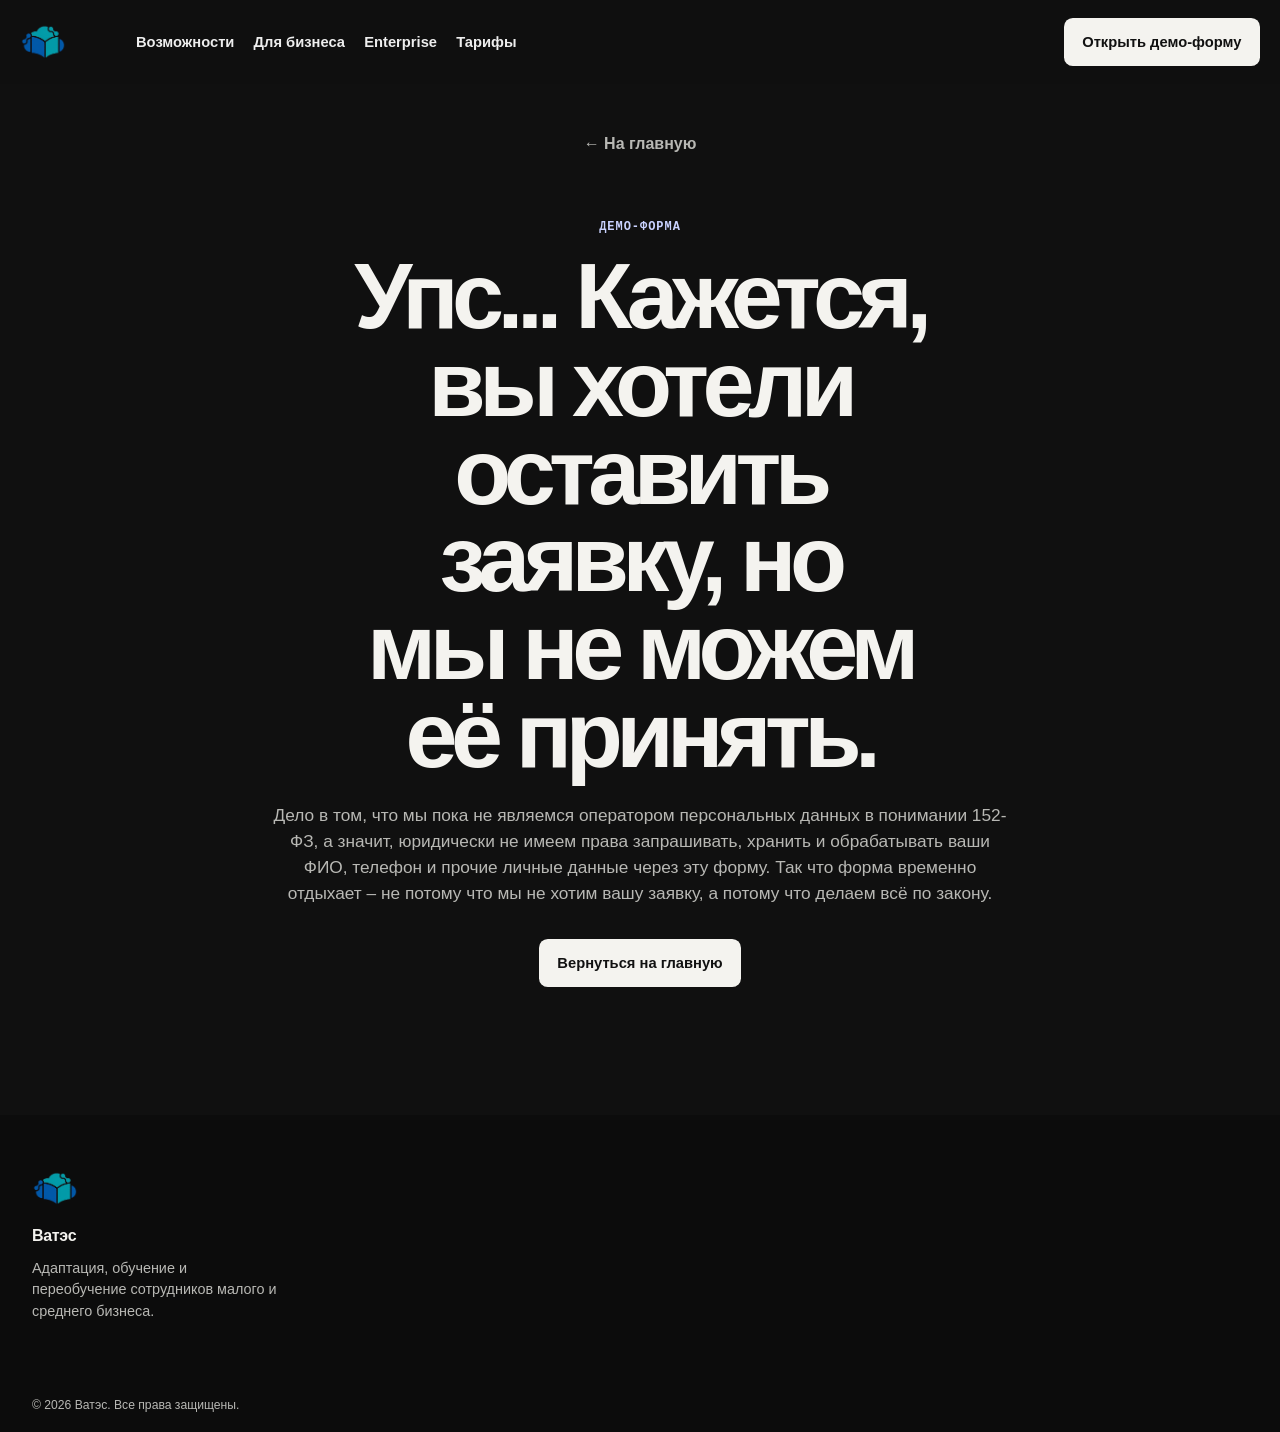
==== commit a2bb0212: "Add files via upload" ====
--- a/application/index.html
+++ b/application/index.html
@@ -47,8 +47,8 @@
   <a class="back-link" href="../">← На главную</a>
   <div>
     <p class="eyebrow">Демо-форма</p>
-    <h1>Приём заявок временно недоступен.</h1>
-    <p>Мы пока не являемся оператором персональных данных в понимании 152-ФЗ, поэтому не запрашиваем, не храним и не обрабатываем личные данные посетителей через форму.</p>
+    <h1>Упс... Кажется, вы хотели оставить заявку, но мы не можем её принять.</h1>
+    <p>Дело в том, что мы пока не являемся оператором персональных данных в понимании 152-ФЗ, а значит, юридически не имеем права запрашивать, хранить и обрабатывать ваши ФИО, телефон и прочие личные данные через эту форму. Так что форма временно отдыхает – не потому что мы не хотим вашу заявку, а потому что делаем всё по закону.</p>
     <a class="button button--light" href="../">Вернуться на главную</a>
   </div>
 </section>
@@ -69,7 +69,7 @@
     <div class="demo-notice__panel">
       <button class="demo-notice__close" type="button" aria-label="Закрыть уведомление" data-demo-notice-close><span aria-hidden="true">×</span></button>
       <p class="eyebrow">Демо-форма</p>
-      <h2 id="demo-notice-title">Упс... Кажется, вы хотели оставить заявку, но мы пока не можем её принять.</h2>
+      <h2 id="demo-notice-title">Упс... Кажется, вы хотели оставить заявку, но мы не можем её принять.</h2>
       <p id="demo-notice-message">Дело в том, что мы пока не являемся оператором персональных данных в понимании 152-ФЗ, а значит, юридически не имеем права запрашивать, хранить и обрабатывать ваши ФИО, телефон и прочие личные данные через эту форму. Так что форма временно отдыхает – не потому что мы не хотим вашу заявку, а потому что делаем всё по закону.</p>
       <button class="button button--light" type="button" data-demo-notice-close>Понятно</button>
     </div>
--- a/assets/css/style.css
+++ b/assets/css/style.css
@@ -81,7 +81,7 @@
 .roles__grid { display:grid; gap:1px; margin-top:3.25rem; border:1px solid var(--line); background:var(--line); }.roles article { min-height:16rem; padding:1.35rem; background:var(--bg); }.roles .role-number { margin-bottom:2.6rem; }.roles h3 { margin-bottom:.85rem; font-size:clamp(1.4rem,2vw,2.1rem); }.roles p:last-child { margin-bottom:0; color:var(--muted); }
 .final-cta,.page-cta { display:grid; min-height:35rem; place-items:center; isolation:isolate; overflow:hidden; padding:4rem 1.25rem; background:radial-gradient(circle at 75% 44%,rgb(138 158 255 / 20%),transparent 24rem),var(--bg); text-align:center; }.final-cta > div { max-width:56rem; }.final-cta h2,.page-cta h2 { margin:0 auto 2rem; }
 
-.page { width:min(100% - 2.5rem,var(--content)); min-height:100vh; margin-inline:auto; padding:3rem 0 8rem; }.back-link { display:inline-block; margin-bottom:4rem; color:var(--muted); font-weight:650; text-decoration:none; }.back-link:hover { color:var(--blue-soft); }.page-hero { max-width:51rem; padding-bottom:5.2rem; }.page-hero > p:last-child { max-width:40rem; margin-bottom:0; color:var(--muted); font-size:clamp(1.05rem,1.7vw,1.25rem); }.screen-frame { position:relative; margin:3.5rem 0 0; overflow:hidden; border:1px solid rgb(255 255 255 / 21%); border-radius:.9rem; background:#eff0ec; box-shadow:0 2.2rem 7rem rgb(0 0 0 / 42%); }.screen-frame img { display:block; width:100%; height:auto; }.screen-frame figcaption { padding:.8rem 1rem; color:#4d595b; font-size:.8rem; background:#f3f5f2; }.screen-frame--page { margin-top:0; margin-bottom:7.5rem; }.page-section { padding-block:5.25rem; }.page-section--narrow { max-width:58rem; }.page-section > p:not(.eyebrow):not(.industry-request) { max-width:43rem; margin:1.5rem 0 0; color:var(--muted); }
+.page { width:min(100% - 2.5rem,var(--content)); min-height:100vh; margin-inline:auto; padding:3rem 0 8rem; }.back-link { display:inline-block; margin-bottom:4rem; color:var(--muted); font-weight:650; text-decoration:none; }.back-link:hover { color:var(--blue-soft); }.page-hero { max-width:51rem; padding-bottom:5.2rem; }.page-hero > p:last-child { max-width:40rem; margin-bottom:0; color:var(--muted); font-size:clamp(1.05rem,1.7vw,1.25rem); }.screen-frame { position:relative; margin:3.5rem 0 0; overflow:hidden; border:1px solid rgb(255 255 255 / 21%); border-radius:.9rem; background:#eff0ec; box-shadow:0 2.2rem 7rem rgb(0 0 0 / 42%); }.screen-frame img { display:block; width:100%; height:auto; }.screen-frame figcaption { padding:.8rem 1rem; color:#4d595b; font-size:.8rem; background:#f3f5f2; }.screen-frame--page { margin-top:0; margin-bottom:7.5rem; }.screen-frame--plain { border:0; border-radius:0; }.page-section { padding-block:5.25rem; }.page-section--narrow { max-width:58rem; }.page-section--showcase { max-width:none; }.page-section > p:not(.eyebrow):not(.industry-request) { max-width:43rem; margin:1.5rem 0 0; color:var(--muted); }
 
 .policy { max-width:58rem; }.policy h1 { max-width:14ch; }.policy__notice { max-width:48rem; padding:1rem 1.15rem; margin:0 0 3rem; border:1px solid rgb(141 163 255 / 36%); border-radius:.5rem; color:var(--blue-soft); background:rgb(141 163 255 / 10%); }.policy__section { padding-block:2.25rem; }.policy__section h2 { max-width:none; margin-bottom:1rem; font-size:clamp(1.6rem,3vw,2.35rem); }.policy__section p,.policy__section li { max-width:48rem; color:var(--muted); }.policy__section p:last-child { margin-bottom:0; }.policy__section ul { display:grid; gap:.65rem; padding-left:1.2rem; margin:1rem 0 0; }
 
@@ -90,7 +90,7 @@
 
 .under-construction { display:grid; min-height:calc(100svh - 4.75rem); place-items:center; width:min(100% - 2.5rem,var(--content)); margin-inline:auto; text-align:center; }.under-construction > div { max-width:40rem; }.under-construction h1 { max-width:none; margin:0 auto; font-size:clamp(2.25rem,10vw,7.35rem); white-space:nowrap; }
 
-.page-hero--pricing { max-width:46rem; text-align:center; margin-inline:auto; }.page-hero--pricing h1 { margin-inline:auto; }.page-hero--pricing > p:last-child { margin-inline:auto; }.pricing-section { padding-top:0; border-top:0; }.pricing-grid--plans { gap:1rem; margin-top:0; border:0; background:transparent; }.pricing-plan { display:flex; min-height:31rem; flex-direction:column; padding:1.55rem !important; border:1px solid var(--line); border-radius:.9rem; background:var(--surface) !important; }.pricing-plan__name { margin-bottom:.35rem; font-size:1.4rem; font-weight:750; letter-spacing:-.04em; }.pricing-plan__tagline { min-height:2.8rem; margin-bottom:1rem; color:var(--ink); font-size:1.04rem; font-weight:700; line-height:1.25; }.pricing-plan__summary { min-height:5.75rem; margin-bottom:1.35rem; color:var(--muted); font-size:.92rem; line-height:1.45; }.price { margin-bottom:2rem; color:var(--ink); font-size:clamp(2.45rem,4vw,3.9rem); font-weight:750; letter-spacing:-.08em; line-height:1; }.price small { color:var(--muted); font-size:.82rem; font-weight:650; letter-spacing:0; white-space:nowrap; }.pricing-plan .button { width:100%; margin-bottom:2rem; }.pricing-plan ul { display:grid; gap:.75rem; padding:1.35rem 0 0; margin:0; border-top:1px solid var(--line); list-style:none; }.pricing-plan li { display:flex; gap:.6rem; color:var(--muted); font-size:.94rem; }.pricing-plan li::before { flex:none; color:var(--blue-soft); content:"✓"; }.pricing-plan__audience { padding-top:1.35rem; margin:1.35rem 0 0; border-top:1px solid var(--line); color:var(--ink); font-size:.92rem; font-weight:650; line-height:1.45; }.pricing-plan--featured { color:#111; border-color:#eae8e1; background:#eeece5 !important; }.pricing-plan--featured .price,.pricing-plan--featured .pricing-plan__tagline,.pricing-plan--featured .pricing-plan__audience { color:#111; }.pricing-plan--featured .pricing-plan__summary,.pricing-plan--featured .price small,.pricing-plan--featured li { color:#595856 !important; }.pricing-plan--featured .button--light { color:#f4f3ef; background:#111; }.pricing-plan--featured .button--light:hover { background:#2b2b2b; }.pricing-plan--featured ul,.pricing-plan--featured .pricing-plan__audience { border-color:rgb(0 0 0 / 18%); }.pricing-plan--featured li::before { color:#111; }.add-on-grid article { min-height:10rem; }.add-on-grid h3 { margin-top:1rem; }.add-on-grid--detailed { grid-template-columns:1fr; }.add-on-card { display:flex; flex-direction:column; }.add-on-card__price { margin:0 0 1.15rem !important; color:var(--ink) !important; font-size:.88rem; font-weight:700; }.add-on-card > p:not(.add-on-card__price) { line-height:1.5; }.add-on-card ul { display:grid; gap:.65rem; padding:1.35rem 0 0; margin:1.35rem 0 0; border-top:1px solid var(--line); color:var(--muted); font-size:.92rem; line-height:1.42; list-style:none; }.add-on-card li { display:flex; gap:.6rem; }.add-on-card li::before { flex:none; color:var(--blue-soft); content:"✓"; }
+.page-hero--pricing { max-width:46rem; text-align:center; margin-inline:auto; }.page-hero--pricing h1 { margin-inline:auto; }.page-hero--pricing > p:last-child { margin-inline:auto; }.pricing-section { padding-top:0; border-top:0; }.pricing-grid--plans { gap:1rem; margin-top:0; border:0; background:transparent; }.pricing-plan { display:flex; min-height:31rem; flex-direction:column; padding:1.55rem !important; border:1px solid var(--line); border-radius:.9rem; background:var(--surface) !important; }.pricing-plan__name { margin-bottom:.35rem; font-size:1.4rem; font-weight:750; letter-spacing:-.04em; }.pricing-plan__tagline { min-height:2.8rem; margin-bottom:1rem; color:var(--ink); font-size:1.04rem; font-weight:700; line-height:1.25; }.pricing-plan__summary { min-height:5.75rem; margin-bottom:1.35rem; color:var(--muted); font-size:.92rem; line-height:1.45; }.price { margin-bottom:2rem; color:var(--ink); font-size:clamp(2.45rem,4vw,3.9rem); font-weight:750; letter-spacing:-.08em; line-height:1; }.price small { color:var(--muted); font-size:.82rem; font-weight:650; letter-spacing:0; white-space:nowrap; }.pricing-plan .button { width:100%; margin-bottom:2rem; }.pricing-plan__included { padding-top:1.35rem; margin:0; border-top:1px solid var(--line); color:var(--ink); font-size:.94rem; font-weight:650; line-height:1.45; }.pricing-plan ul { display:grid; gap:.75rem; padding:.85rem 0 0; margin:0; list-style:none; }.pricing-plan li { display:flex; gap:.6rem; color:var(--muted); font-size:.94rem; }.pricing-plan li::before { flex:none; color:var(--blue-soft); content:"✓"; }.pricing-plan__audience { padding-top:1.35rem; margin:1.35rem 0 0; border-top:1px solid var(--line); color:var(--ink); font-size:.92rem; font-weight:650; line-height:1.45; }.pricing-plan--featured { color:#111; border-color:#eae8e1; background:#eeece5 !important; }.pricing-plan--featured .price,.pricing-plan--featured .pricing-plan__tagline,.pricing-plan--featured .pricing-plan__included,.pricing-plan--featured .pricing-plan__audience { color:#111; }.pricing-plan--featured .pricing-plan__summary,.pricing-plan--featured .price small,.pricing-plan--featured li { color:#595856 !important; }.pricing-plan--featured .button--light { color:#f4f3ef; background:#111; }.pricing-plan--featured .button--light:hover { background:#2b2b2b; }.pricing-plan--featured .pricing-plan__included,.pricing-plan--featured .pricing-plan__audience { border-color:rgb(0 0 0 / 18%); }.pricing-plan--featured li::before { color:#111; }.add-on-grid article { min-height:10rem; }.add-on-grid h3 { margin-top:1rem; }.add-on-grid--detailed { grid-template-columns:1fr; }.add-on-card { display:flex; flex-direction:column; }.add-on-card__price { margin:0 0 1.15rem !important; color:var(--ink) !important; font-size:.88rem; font-weight:700; }.add-on-card > p:not(.add-on-card__price) { line-height:1.5; }.add-on-card ul { display:grid; gap:.65rem; padding:1.35rem 0 0; margin:1.35rem 0 0; border-top:1px solid var(--line); color:var(--muted); font-size:.92rem; line-height:1.42; list-style:none; }.add-on-card li { display:flex; gap:.6rem; }.add-on-card li::before { flex:none; color:var(--blue-soft); content:"✓"; }
 
 .back-to-top { position:fixed; z-index:25; right:1.25rem; bottom:1.25rem; display:grid; width:3rem; height:3rem; place-items:center; padding:0; border:1px solid rgb(255 255 255 / 28%); border-radius:50%; color:#111; background:#f4f3ef; box-shadow:0 .75rem 2.2rem rgb(0 0 0 / 28%); font-size:1.35rem; cursor:pointer; transition:transform .2s ease,background-color .2s ease; }.back-to-top:hover { transform:translateY(-3px); background:#fff; }.back-to-top[hidden] { display:none; }
 
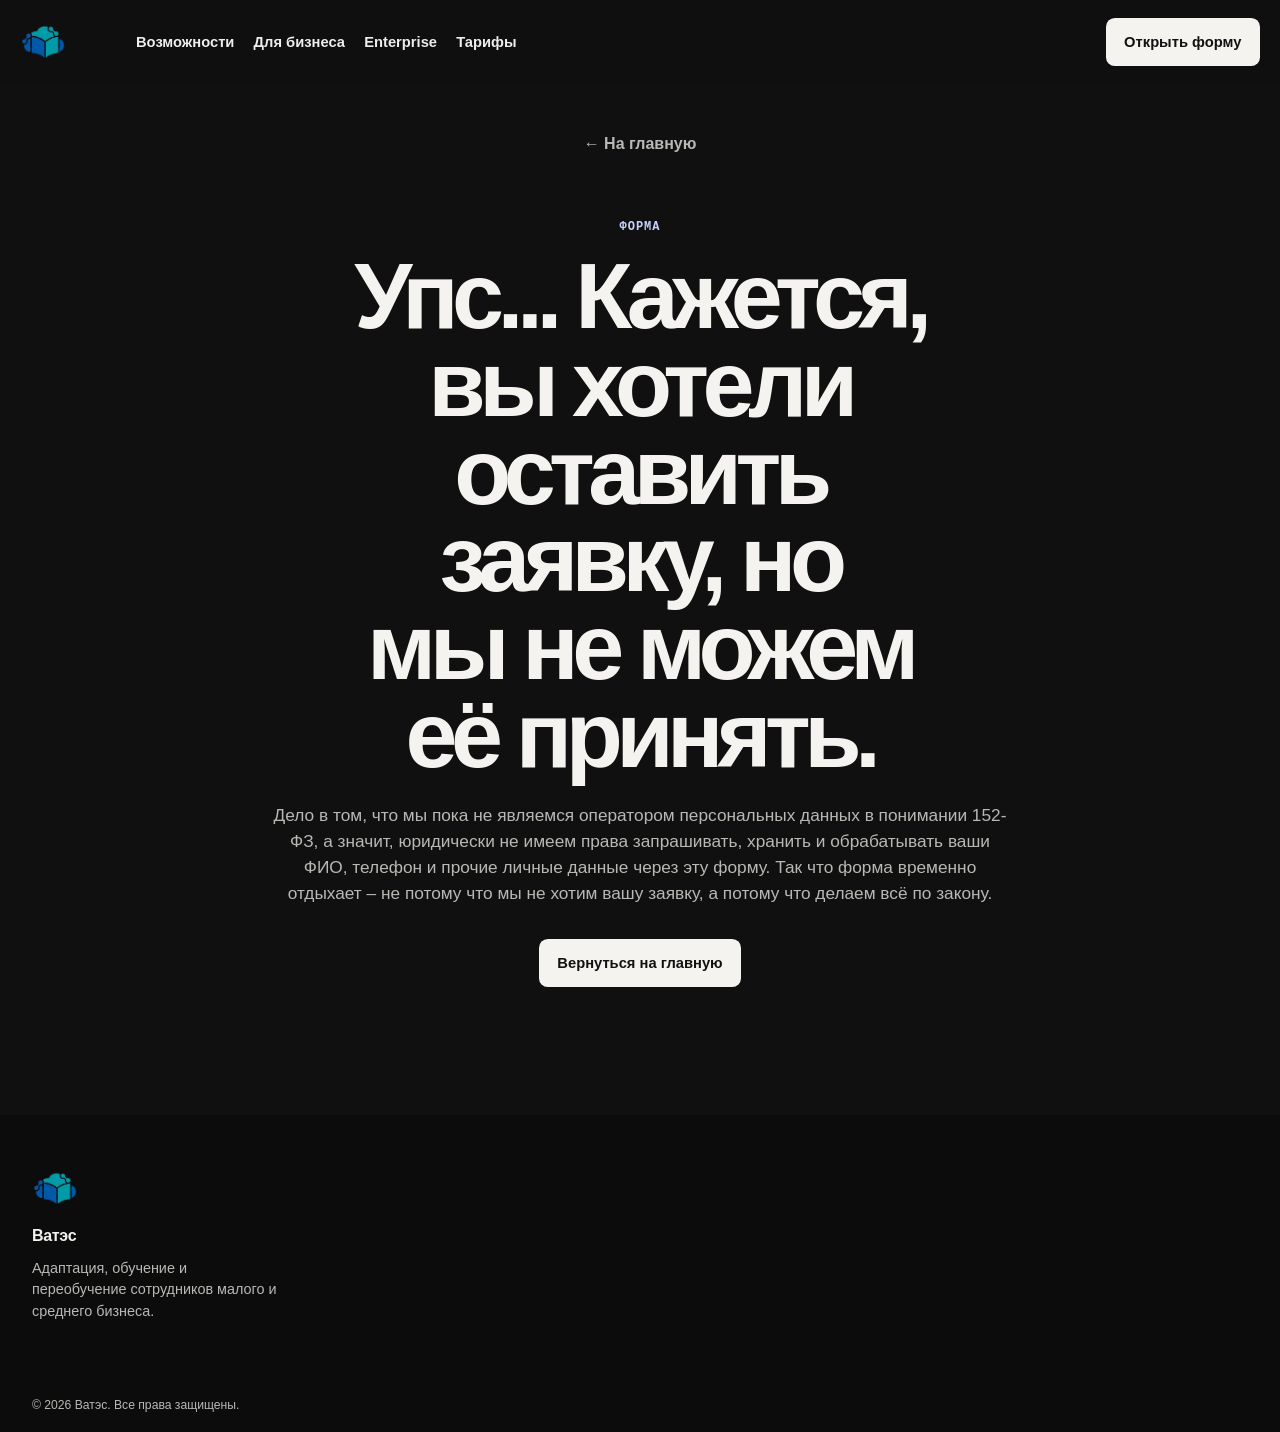
==== commit 4774ff02: "Add files via upload" ====
--- a/application/index.html
+++ b/application/index.html
@@ -3,9 +3,9 @@
 <head>
   <meta charset="UTF-8">
   <meta name="viewport" content="width=device-width, initial-scale=1.0">
-  <meta name="description" content="Демо-форма Ватэс временно недоступна.">
+  <meta name="description" content="Форма Ватэс временно недоступна.">
   <meta name="robots" content="noindex, nofollow">
-  <title>Демо-форма временно недоступна – Ватэс</title>
+  <title>Форма временно недоступна – Ватэс</title>
   <link rel="icon" type="image/png" href="../assets/images/vates-logo-new.png">
   <link rel="apple-touch-icon" href="../assets/images/vates-logo-new.png">
   <link rel="stylesheet" href="../assets/css/style.css">
@@ -39,14 +39,14 @@
         <li class="navigation__item"><a href="../enterprise/">Enterprise</a></li>
         <li class="navigation__item"><a href="../pricing/">Тарифы</a></li>
       </ul>
-      <a class="button button--light" href="../application/" data-demo-notice>Открыть демо-форму</a>
+      <a class="button button--light" href="../application/" data-demo-notice>Открыть форму</a>
     </nav>
   </header>
   <main id="main-content">
 <section class="page application-unavailable">
   <a class="back-link" href="../">← На главную</a>
   <div>
-    <p class="eyebrow">Демо-форма</p>
+    <p class="eyebrow">Форма</p>
     <h1>Упс... Кажется, вы хотели оставить заявку, но мы не можем её принять.</h1>
     <p>Дело в том, что мы пока не являемся оператором персональных данных в понимании 152-ФЗ, а значит, юридически не имеем права запрашивать, хранить и обрабатывать ваши ФИО, телефон и прочие личные данные через эту форму. Так что форма временно отдыхает – не потому что мы не хотим вашу заявку, а потому что делаем всё по закону.</p>
     <a class="button button--light" href="../">Вернуться на главную</a>
@@ -68,7 +68,7 @@
   <div class="demo-notice" id="demo-notice" role="dialog" aria-modal="true" aria-labelledby="demo-notice-title" aria-describedby="demo-notice-message" hidden>
     <div class="demo-notice__panel">
       <button class="demo-notice__close" type="button" aria-label="Закрыть уведомление" data-demo-notice-close><span aria-hidden="true">×</span></button>
-      <p class="eyebrow">Демо-форма</p>
+      <p class="eyebrow">Форма</p>
       <h2 id="demo-notice-title">Упс... Кажется, вы хотели оставить заявку, но мы не можем её принять.</h2>
       <p id="demo-notice-message">Дело в том, что мы пока не являемся оператором персональных данных в понимании 152-ФЗ, а значит, юридически не имеем права запрашивать, хранить и обрабатывать ваши ФИО, телефон и прочие личные данные через эту форму. Так что форма временно отдыхает – не потому что мы не хотим вашу заявку, а потому что делаем всё по закону.</p>
       <button class="button button--light" type="button" data-demo-notice-close>Понятно</button>
--- a/assets/css/style.css
+++ b/assets/css/style.css
@@ -94,6 +94,10 @@
 
 .back-to-top { position:fixed; z-index:25; right:1.25rem; bottom:1.25rem; display:grid; width:3rem; height:3rem; place-items:center; padding:0; border:1px solid rgb(255 255 255 / 28%); border-radius:50%; color:#111; background:#f4f3ef; box-shadow:0 .75rem 2.2rem rgb(0 0 0 / 28%); font-size:1.35rem; cursor:pointer; transition:transform .2s ease,background-color .2s ease; }.back-to-top:hover { transform:translateY(-3px); background:#fff; }.back-to-top[hidden] { display:none; }
 
+/* The plan cards retain their natural list height, so a larger plan visibly contains more. */
+.pricing-grid--plans { align-items:start; }
+.pricing-plan { min-height:0; }
+
 .application-unavailable { display:grid; min-height:calc(100svh - 18rem); place-content:center; max-width:53rem; text-align:center; }.application-unavailable h1 { max-width:12ch; margin-inline:auto; }.application-unavailable p:not(.eyebrow) { max-width:46rem; margin:1.5rem auto 0; color:var(--muted); font-size:1.08rem; }.application-unavailable .button { width:max-content; margin:2rem auto 0; }
 .demo-notice { position:fixed; z-index:60; inset:0; display:grid; place-items:center; padding:1.25rem; background:rgb(0 0 0 / 62%); backdrop-filter:blur(8px); }.demo-notice[hidden] { display:none; }.demo-notice__panel { position:relative; width:min(100%,43rem); max-height:min(100%,45rem); overflow:auto; padding:clamp(1.5rem,5vw,3rem); border:1px solid rgb(255 255 255 / 20%); border-radius:1rem; background:#1a1a1a; box-shadow:0 1.8rem 5rem rgb(0 0 0 / 55%); }.demo-notice__panel .eyebrow { margin-bottom:.8rem; }.demo-notice__panel h2 { max-width:15ch; margin-bottom:1.25rem; font-size:clamp(2rem,5vw,3.5rem); }.demo-notice__panel > p:not(.eyebrow) { max-width:37rem; margin-bottom:1.8rem; color:var(--muted); font-size:1.02rem; line-height:1.55; }.demo-notice__close { position:absolute; top:.85rem; right:.85rem; display:grid; width:2.6rem; height:2.6rem; place-items:center; padding:0; border:1px solid var(--line); border-radius:50%; color:var(--ink); background:transparent; font-size:1.45rem; cursor:pointer; }.demo-notice__panel .button { min-width:9rem; }
 
